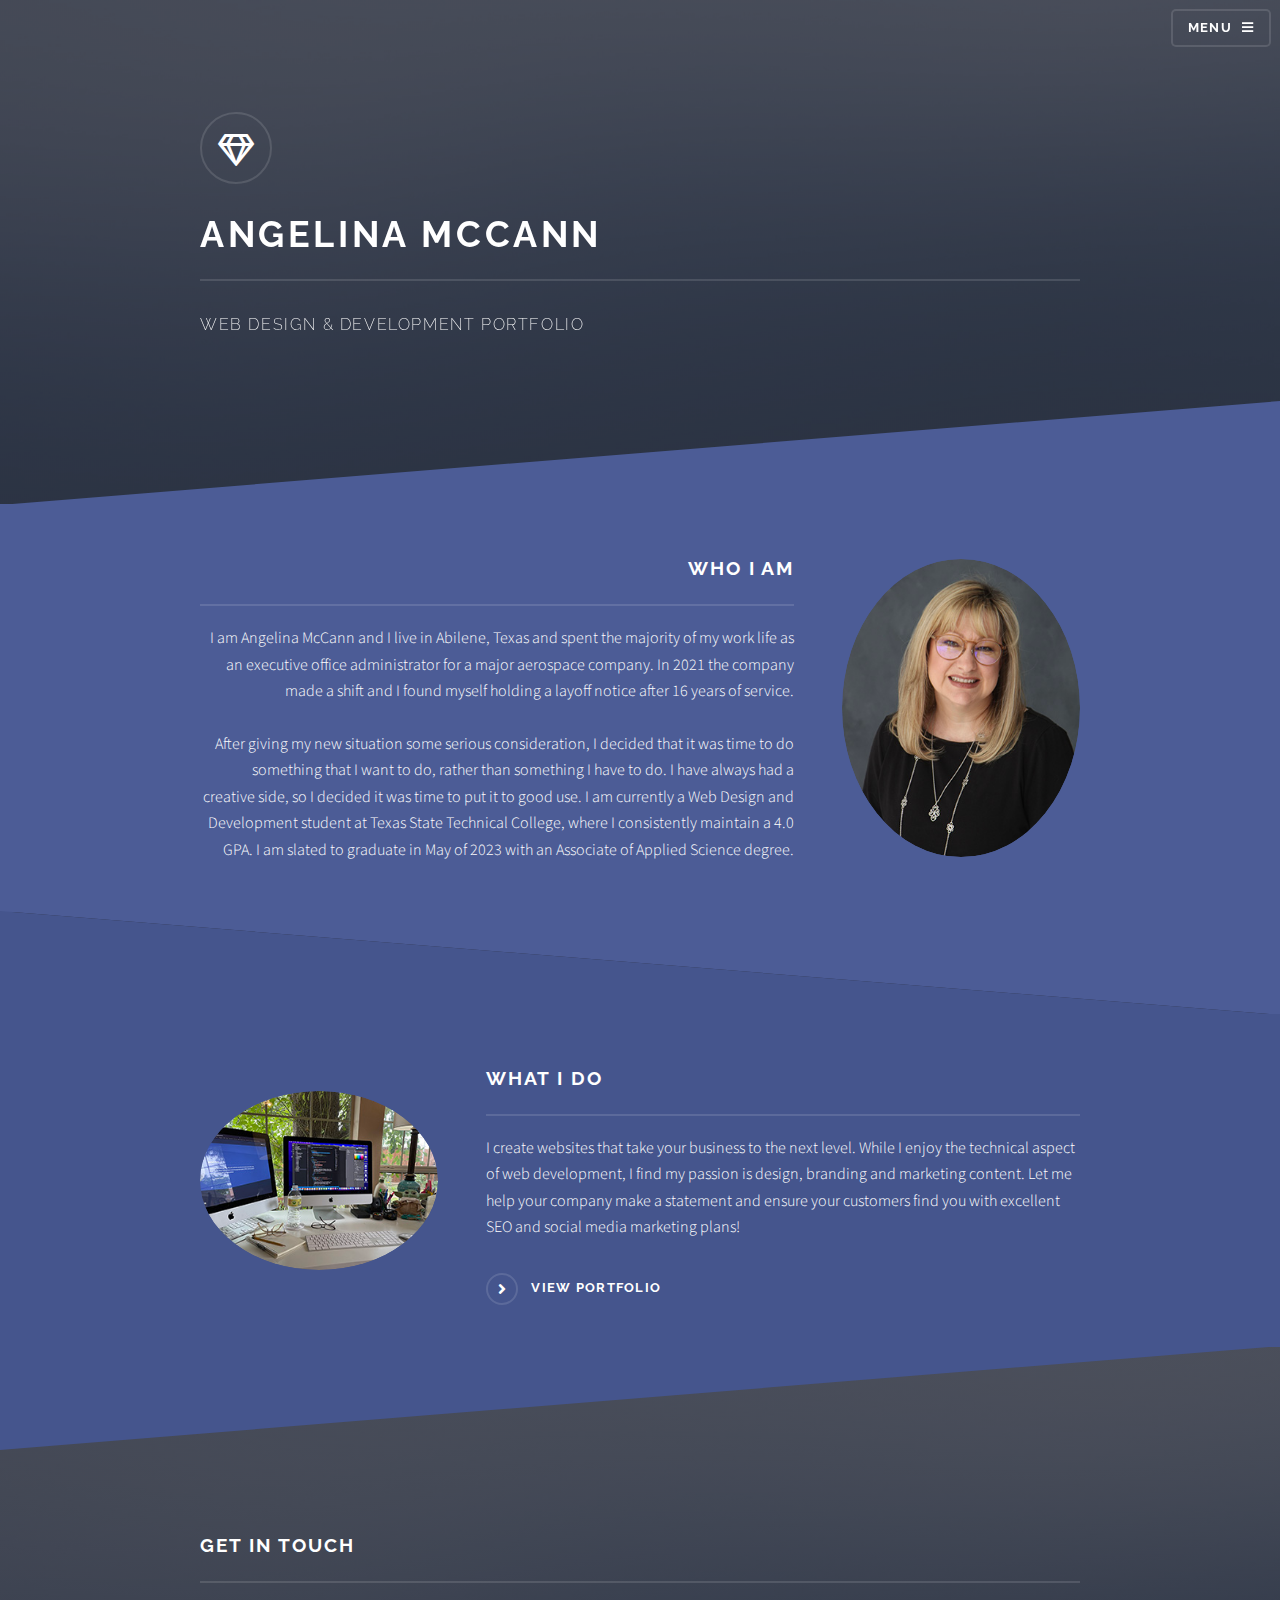
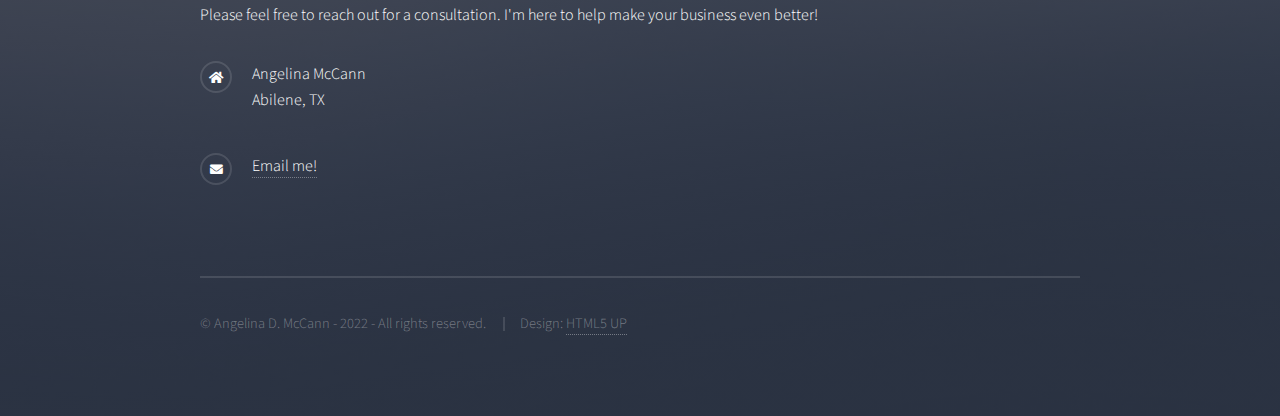
==== index.html @ 56d1847b "Added Portfolio files" ====
<!DOCTYPE html>

<!--
	Solid State by HTML5 UP
	html5up.net | @ajlkn
	Free for personal and commercial use under the CCA 3.0 license (html5up.net/license)
-->
<html lang="en">
  <head>
    <title>Angelina McCann Portfolio</title>
    <meta charset="utf-8" />
    <meta
      name="viewport"
      content="width=device-width, initial-scale=1, user-scalable=no"
    />
    <link rel="stylesheet" href="assets/css/main.css" />
    <noscript
      ><link rel="stylesheet" href="assets/css/noscript.css"
    /></noscript>
  </head>
  <body class="is-preload">
    <!-- Page Wrapper -->
    <div id="page-wrapper">
      <!-- Header -->
      <header id="header" class="alt">
        <h1><a href="index.html">My Portfolio</a></h1>
        <nav>
          <a href="#menu">Menu</a>
        </nav>
      </header>

      <!-- Menu -->
      <nav id="menu">
        <div class="inner">
          <h2>Menu</h2>
          <ul class="links">
            <li><a href="index.html">Home</a></li>
            <li><a href="portfolio.html">Portfolio</a></li>
            <!-- <li><a href="elements.html">Elements</a></li> -->
          </ul>
          <a href="#" class="close">Close</a>
        </div>
      </nav>

      <!-- Banner -->
      <section id="banner">
        <div class="inner">
          <div class="logo"><span class="icon fa-gem"></span></div>
          <h2>Angelina McCann</h2>
          <p>
            Web Design & Development Portfolio
            <!-- <a href="http://html5up.net">HTML5 UP</a> -->
          </p>
        </div>
      </section>

      <!-- Wrapper -->
      <section id="wrapper">
        <!-- One -->
        <section id="one" class="wrapper spotlight style1">
          <div class="inner">
            <a href="#" class="image"
              ><img
                src="images/AngeiHeadshot.jpg"
                alt="photo of Angelina McCann"
            /></a>
            <div class="content">
              <h2 class="major">Who I am</h2>
              <p>
                I am Angelina McCann and I live in Abilene, Texas and spent the
                majority of my work life as an executive office administrator
                for a major aerospace company. In 2021 the company made a shift
                and I found myself holding a layoff notice after 16 years of
                service. <br />
                <br />

                After giving my new situation some serious consideration, I
                decided that it was time to do something that I want to do,
                rather than something I have to do. I have always had a creative
                side, so I decided it was time to put it to good use. I am
                currently a Web Design and Development student at Texas State
                Technical College, where I consistently maintain a 4.0 GPA. I am
                slated to graduate in May of 2023 with an Associate of Applied
                Science degree.
              </p>
              <!-- <a href="#" class="special">Learn more</a> -->
            </div>
          </div>
        </section>

        <!-- Two -->
        <section id="two" class="wrapper alt spotlight style2">
          <div class="inner">
            <a href="#" class="image"
              ><img src="images/WhatIDo.jpg" alt=""
            /></a>
            <div class="content">
              <h2 class="major">What I Do</h2>
              <p>
                I create websites that take your business to the next level.
                While I enjoy the technical aspect of web development, I find my
                passion is design, branding and marketing content. Let me help
                your company make a statement and ensure your customers find you
                with excellent SEO and social media marketing plans!
              </p>

              <a href="portfolio.html" class="special">View Portfolio</a>
            </div>
          </div>
        </section>
      </section>

      <!-- Footer -->
      <section id="footer">
        <div class="inner">
          <h2 class="major">Get in touch</h2>
          <p>
            Please feel free to reach out for a consultation. I'm here to help
            make your business even better!
          </p>
          <!-- <form method="post" action="#">
            <div class="fields">
              <div class="field">
                <label for="name">Name</label>
                <input type="text" name="name" id="name" />
              </div>
              <div class="field">
                <label for="email">Email</label>
                <input type="email" name="email" id="email" />
              </div>
              <div class="field">
                <label for="message">Message</label>
                <textarea name="message" id="message" rows="4"></textarea>
              </div>
            </div>
            <ul class="actions">
              <li><input type="submit" value="Send Message" /></li>
            </ul>
          </form> -->

          <ul class="contact">
            <li class="icon solid fa-home">
              Angelina McCann <br />
              Abilene, TX
            </li>
            <!-- <li class="icon solid fa-phone">(281) 507-9894</li> -->
            <li class="icon solid fa-envelope">
              <a href="mailto:angei.mccann@gmail.com">Email me!</a>
            </li>
            <!-- <li class="icon brands fa-twitter">
              <a href="#">twitter.com/untitled-tld</a>
            </li>
            <li class="icon brands fa-facebook-f">
              <a href="#">facebook.com/untitled-tld</a>
            </li>
            <li class="icon brands fa-instagram">
              <a href="#">instagram.com/untitled-tld</a>
            </li> -->
          </ul>

          <ul class="copyright">
            <li>&copy; Angelina D. McCann - 2022 - All rights reserved.</li>
            <li>Design: <a href="http://html5up.net">HTML5 UP</a></li>
          </ul>
        </div>
      </section>
    </div>

    <!-- Scripts -->
    <script src="assets/js/jquery.min.js"></script>
    <script src="assets/js/jquery.scrollex.min.js"></script>
    <script src="assets/js/browser.min.js"></script>
    <script src="assets/js/breakpoints.min.js"></script>
    <script src="assets/js/util.js"></script>
    <script src="assets/js/main.js"></script>
  </body>
</html>
---- assets/css/main.css ----
@import url(fontawesome-all.min.css);
@import url("https://fonts.googleapis.com/css?family=Raleway:200,700|Source+Sans+Pro:300,600,300italic,600italic");

/*
	Solid State by HTML5 UP
	html5up.net | @ajlkn
	Free for personal and commercial use under the CCA 3.0 license (html5up.net/license)
*/

html, body, div, span, applet, object,
iframe, h1, h2, h3, h4, h5, h6, p, blockquote,
pre, a, abbr, acronym, address, big, cite,
code, del, dfn, em, img, ins, kbd, q, s, samp,
small, strike, strong, sub, sup, tt, var, b,
u, i, center, dl, dt, dd, ol, ul, li, fieldset,
form, label, legend, table, caption, tbody,
tfoot, thead, tr, th, td, article, aside,
canvas, details, embed, figure, figcaption,
footer, header, hgroup, menu, nav, output, ruby,
section, summary, time, mark, audio, video {
	margin: 0;
	padding: 0;
	border: 0;
	font-size: 100%;
	font: inherit;
	vertical-align: baseline;}

article, aside, details, figcaption, figure,
footer, header, hgroup, menu, nav, section {
	display: block;}

body {
	line-height: 1;
}

ol, ul {
	list-style: none;
}

blockquote, q {
	quotes: none;
}

	blockquote:before, blockquote:after, q:before, q:after {
		content: '';
		content: none;
	}

table {
	border-collapse: collapse;
	border-spacing: 0;
}

body {
	-webkit-text-size-adjust: none;
}

mark {
	background-color: transparent;
	color: inherit;
}

input::-moz-focus-inner {
	border: 0;
	padding: 0;
}

input, select, textarea {
	-moz-appearance: none;
	-webkit-appearance: none;
	-ms-appearance: none;
	appearance: none;
}

/* Basic */

	@-ms-viewport {
		width: device-width;
	}

	body {
		-ms-overflow-style: scrollbar;
	}

	@media screen and (max-width: 480px) {

		html, body {
			min-width: 320px;
		}

	}

	html {
		box-sizing: border-box;
	}

	*, *:before, *:after {
		box-sizing: inherit;
	}

	body {
		background-color: #2e3141;
		background-image: linear-gradient(to top, rgba(46, 49, 65, 0.8), rgba(46, 49, 65, 0.8)), url("../../images/bg.jpg");
		background-size: auto, cover;
		background-attachment: fixed, fixed;
		background-position: center, center;
	}

		body.is-preload *, body.is-preload *:before, body.is-preload *:after {
			-moz-animation: none !important;
			-webkit-animation: none !important;
			-ms-animation: none !important;
			animation: none !important;
			-moz-transition: none !important;
			-webkit-transition: none !important;
			-ms-transition: none !important;
			transition: none !important;
		}

/* Type */

	body, input, select, textarea {
		color: #ffffff;
		font-family: "Source Sans Pro", Helvetica, sans-serif;
		font-size: 16.5pt;
		font-weight: 300;
		line-height: 1.65;
	}

		@media screen and (max-width: 1680px) {

			body, input, select, textarea {
				font-size: 13pt;
			}

		}

		@media screen and (max-width: 1280px) {

			body, input, select, textarea {
				font-size: 12pt;
			}

		}

		@media screen and (max-width: 980px) {

			body, input, select, textarea {
				font-size: 12pt;
			}

		}

		@media screen and (max-width: 736px) {

			body, input, select, textarea {
				font-size: 12pt;
			}

		}

		@media screen and (max-width: 480px) {

			body, input, select, textarea {
				font-size: 12pt;
			}

		}

	a {
		-moz-transition: color 0.2s ease-in-out, border-bottom-color 0.2s ease-in-out;
		-webkit-transition: color 0.2s ease-in-out, border-bottom-color 0.2s ease-in-out;
		-ms-transition: color 0.2s ease-in-out, border-bottom-color 0.2s ease-in-out;
		transition: color 0.2s ease-in-out, border-bottom-color 0.2s ease-in-out;
		border-bottom: dotted 1px rgba(255, 255, 255, 0.35);
		color: #ffffff;
		text-decoration: none;
	}

		a:hover {
			border-bottom-color: transparent;
			color: #ffffff !important;
		}

		a.special:not(.button) {
			text-decoration: none;
			border-bottom: 0;
			display: block;
			font-family: Raleway, Helvetica, sans-serif;
			font-size: 0.8em;
			font-weight: 700;
			letter-spacing: 0.1em;
			margin: 0 0 2em 0;
			text-transform: uppercase;
		}

			a.special:not(.button):before {
				-moz-osx-font-smoothing: grayscale;
				-webkit-font-smoothing: antialiased;
				display: inline-block;
				font-style: normal;
				font-variant: normal;
				text-rendering: auto;
				line-height: 1;
				text-transform: none !important;
				font-family: 'Font Awesome 5 Free';
				font-weight: 900;
			}

			a.special:not(.button):before {
				-moz-transition: background-color 0.2s ease-in-out;
				-webkit-transition: background-color 0.2s ease-in-out;
				-ms-transition: background-color 0.2s ease-in-out;
				transition: background-color 0.2s ease-in-out;
				border-radius: 100%;
				border: solid 2px rgba(255, 255, 255, 0.125);
				content: '\f105';
				display: inline-block;
				font-size: 1.25em;
				height: 2em;
				line-height: 1.75em;
				margin-right: 0.85em;
				text-align: center;
				text-indent: 0.15em;
				vertical-align: middle;
				width: 2em;
			}

			a.special:not(.button):hover:before {
				background-color: rgba(255, 255, 255, 0.025);
			}

			a.special:not(.button):active:before {
				background-color: rgba(255, 255, 255, 0.075);
			}

	strong, b {
		color: #ffffff;
		font-weight: 600;
	}

	em, i {
		font-style: italic;
	}

	p {
		margin: 0 0 2em 0;
	}

	h1, h2, h3, h4, h5, h6 {
		color: #ffffff;
		font-family: Raleway, Helvetica, sans-serif;
		font-weight: 700;
		letter-spacing: 0.1em;
		margin: 0 0 1em 0;
		text-transform: uppercase;
	}

		h1 a, h2 a, h3 a, h4 a, h5 a, h6 a {
			color: inherit;
			text-decoration: none;
			border-bottom: 0;
		}

		h1 span, h2 span, h3 span, h4 span, h5 span, h6 span {
			font-weight: 200;
		}

		h1.major, h2.major, h3.major, h4.major, h5.major, h6.major {
			padding-bottom: 1em;
			border-bottom: solid 2px rgba(255, 255, 255, 0.125);
		}

	h2 {
		font-size: 1.2em;
	}

	h3 {
		font-size: 0.9em;
	}

	h4 {
		font-size: 0.7em;
	}

	h5 {
		font-size: 0.7em;
	}

	h6 {
		font-size: 0.7em;
	}

	@media screen and (max-width: 736px) {

		h2 {
			font-size: 1em;
		}

		h3 {
			font-size: 0.8em;
		}

	}

	sub {
		font-size: 0.8em;
		position: relative;
		top: 0.5em;
	}

	sup {
		font-size: 0.8em;
		position: relative;
		top: -0.5em;
	}

	blockquote {
		border-left: solid 4px rgba(255, 255, 255, 0.125);
		font-style: italic;
		margin: 0 0 2em 0;
		padding: 0.5em 0 0.5em 2em;
	}

	code {
		background: rgba(255, 255, 255, 0.025);
		border-radius: 5px;
		border: solid 2px rgba(255, 255, 255, 0.125);
		font-family: "Courier New", monospace;
		font-size: 0.9em;
		margin: 0 0.25em;
		padding: 0.25em 0.65em;
	}

	pre {
		-webkit-overflow-scrolling: touch;
		font-family: "Courier New", monospace;
		font-size: 0.9em;
		margin: 0 0 2em 0;
	}

		pre code {
			display: block;
			line-height: 1.75em;
			padding: 1em 1.5em;
			overflow-x: auto;
		}

	hr {
		border: 0;
		border-bottom: solid 2px rgba(255, 255, 255, 0.125);
		margin: 2.5em 0;
	}

		hr.major {
			margin: 4em 0;
		}

	.align-left {
		text-align: left;
	}

	.align-center {
		text-align: center;
	}

	.align-right {
		text-align: right;
	}

/* Row */

	.row {
		display: flex;
		flex-wrap: wrap;
		box-sizing: border-box;
		align-items: stretch;
	}

		.row > * {
			box-sizing: border-box;
		}

		.row.gtr-uniform > * > :last-child {
			margin-bottom: 0;
		}

		.row.aln-left {
			justify-content: flex-start;
		}

		.row.aln-center {
			justify-content: center;
		}

		.row.aln-right {
			justify-content: flex-end;
		}

		.row.aln-top {
			align-items: flex-start;
		}

		.row.aln-middle {
			align-items: center;
		}

		.row.aln-bottom {
			align-items: flex-end;
		}

		.row > .imp {
			order: -1;
		}

		.row > .col-1 {
			width: 8.33333%;
		}

		.row > .off-1 {
			margin-left: 8.33333%;
		}

		.row > .col-2 {
			width: 16.66667%;
		}

		.row > .off-2 {
			margin-left: 16.66667%;
		}

		.row > .col-3 {
			width: 25%;
		}

		.row > .off-3 {
			margin-left: 25%;
		}

		.row > .col-4 {
			width: 33.33333%;
		}

		.row > .off-4 {
			margin-left: 33.33333%;
		}

		.row > .col-5 {
			width: 41.66667%;
		}

		.row > .off-5 {
			margin-left: 41.66667%;
		}

		.row > .col-6 {
			width: 50%;
		}

		.row > .off-6 {
			margin-left: 50%;
		}

		.row > .col-7 {
			width: 58.33333%;
		}

		.row > .off-7 {
			margin-left: 58.33333%;
		}

		.row > .col-8 {
			width: 66.66667%;
		}

		.row > .off-8 {
			margin-left: 66.66667%;
		}

		.row > .col-9 {
			width: 75%;
		}

		.row > .off-9 {
			margin-left: 75%;
		}

		.row > .col-10 {
			width: 83.33333%;
		}

		.row > .off-10 {
			margin-left: 83.33333%;
		}

		.row > .col-11 {
			width: 91.66667%;
		}

		.row > .off-11 {
			margin-left: 91.66667%;
		}

		.row > .col-12 {
			width: 100%;
		}

		.row > .off-12 {
			margin-left: 100%;
		}

		.row.gtr-0 {
			margin-top: 0;
			margin-left: 0em;
		}

			.row.gtr-0 > * {
				padding: 0 0 0 0em;
			}

			.row.gtr-0.gtr-uniform {
				margin-top: 0em;
			}

				.row.gtr-0.gtr-uniform > * {
					padding-top: 0em;
				}

		.row.gtr-25 {
			margin-top: 0;
			margin-left: -0.4375em;
		}

			.row.gtr-25 > * {
				padding: 0 0 0 0.4375em;
			}

			.row.gtr-25.gtr-uniform {
				margin-top: -0.4375em;
			}

				.row.gtr-25.gtr-uniform > * {
					padding-top: 0.4375em;
				}

		.row.gtr-50 {
			margin-top: 0;
			margin-left: -0.875em;
		}

			.row.gtr-50 > * {
				padding: 0 0 0 0.875em;
			}

			.row.gtr-50.gtr-uniform {
				margin-top: -0.875em;
			}

				.row.gtr-50.gtr-uniform > * {
					padding-top: 0.875em;
				}

		.row {
			margin-top: 0;
			margin-left: -1.75em;
		}

			.row > * {
				padding: 0 0 0 1.75em;
			}

			.row.gtr-uniform {
				margin-top: -1.75em;
			}

				.row.gtr-uniform > * {
					padding-top: 1.75em;
				}

		.row.gtr-150 {
			margin-top: 0;
			margin-left: -2.625em;
		}

			.row.gtr-150 > * {
				padding: 0 0 0 2.625em;
			}

			.row.gtr-150.gtr-uniform {
				margin-top: -2.625em;
			}

				.row.gtr-150.gtr-uniform > * {
					padding-top: 2.625em;
				}

		.row.gtr-200 {
			margin-top: 0;
			margin-left: -3.5em;
		}

			.row.gtr-200 > * {
				padding: 0 0 0 3.5em;
			}

			.row.gtr-200.gtr-uniform {
				margin-top: -3.5em;
			}

				.row.gtr-200.gtr-uniform > * {
					padding-top: 3.5em;
				}

		@media screen and (max-width: 1680px) {

			.row {
				display: flex;
				flex-wrap: wrap;
				box-sizing: border-box;
				align-items: stretch;
			}

				.row > * {
					box-sizing: border-box;
				}

				.row.gtr-uniform > * > :last-child {
					margin-bottom: 0;
				}

				.row.aln-left {
					justify-content: flex-start;
				}

				.row.aln-center {
					justify-content: center;
				}

				.row.aln-right {
					justify-content: flex-end;
				}

				.row.aln-top {
					align-items: flex-start;
				}

				.row.aln-middle {
					align-items: center;
				}

				.row.aln-bottom {
					align-items: flex-end;
				}

				.row > .imp-xlarge {
					order: -1;
				}

				.row > .col-1-xlarge {
					width: 8.33333%;
				}

				.row > .off-1-xlarge {
					margin-left: 8.33333%;
				}

				.row > .col-2-xlarge {
					width: 16.66667%;
				}

				.row > .off-2-xlarge {
					margin-left: 16.66667%;
				}

				.row > .col-3-xlarge {
					width: 25%;
				}

				.row > .off-3-xlarge {
					margin-left: 25%;
				}

				.row > .col-4-xlarge {
					width: 33.33333%;
				}

				.row > .off-4-xlarge {
					margin-left: 33.33333%;
				}

				.row > .col-5-xlarge {
					width: 41.66667%;
				}

				.row > .off-5-xlarge {
					margin-left: 41.66667%;
				}

				.row > .col-6-xlarge {
					width: 50%;
				}

				.row > .off-6-xlarge {
					margin-left: 50%;
				}

				.row > .col-7-xlarge {
					width: 58.33333%;
				}

				.row > .off-7-xlarge {
					margin-left: 58.33333%;
				}

				.row > .col-8-xlarge {
					width: 66.66667%;
				}

				.row > .off-8-xlarge {
					margin-left: 66.66667%;
				}

				.row > .col-9-xlarge {
					width: 75%;
				}

				.row > .off-9-xlarge {
					margin-left: 75%;
				}

				.row > .col-10-xlarge {
					width: 83.33333%;
				}

				.row > .off-10-xlarge {
					margin-left: 83.33333%;
				}

				.row > .col-11-xlarge {
					width: 91.66667%;
				}

				.row > .off-11-xlarge {
					margin-left: 91.66667%;
				}

				.row > .col-12-xlarge {
					width: 100%;
				}

				.row > .off-12-xlarge {
					margin-left: 100%;
				}

				.row.gtr-0 {
					margin-top: 0;
					margin-left: 0em;
				}

					.row.gtr-0 > * {
						padding: 0 0 0 0em;
					}

					.row.gtr-0.gtr-uniform {
						margin-top: 0em;
					}

						.row.gtr-0.gtr-uniform > * {
							padding-top: 0em;
						}

				.row.gtr-25 {
					margin-top: 0;
					margin-left: -0.4375em;
				}

					.row.gtr-25 > * {
						padding: 0 0 0 0.4375em;
					}

					.row.gtr-25.gtr-uniform {
						margin-top: -0.4375em;
					}

						.row.gtr-25.gtr-uniform > * {
							padding-top: 0.4375em;
						}

				.row.gtr-50 {
					margin-top: 0;
					margin-left: -0.875em;
				}

					.row.gtr-50 > * {
						padding: 0 0 0 0.875em;
					}

					.row.gtr-50.gtr-uniform {
						margin-top: -0.875em;
					}

						.row.gtr-50.gtr-uniform > * {
							padding-top: 0.875em;
						}

				.row {
					margin-top: 0;
					margin-left: -1.75em;
				}

					.row > * {
						padding: 0 0 0 1.75em;
					}

					.row.gtr-uniform {
						margin-top: -1.75em;
					}

						.row.gtr-uniform > * {
							padding-top: 1.75em;
						}

				.row.gtr-150 {
					margin-top: 0;
					margin-left: -2.625em;
				}

					.row.gtr-150 > * {
						padding: 0 0 0 2.625em;
					}

					.row.gtr-150.gtr-uniform {
						margin-top: -2.625em;
					}

						.row.gtr-150.gtr-uniform > * {
							padding-top: 2.625em;
						}

				.row.gtr-200 {
					margin-top: 0;
					margin-left: -3.5em;
				}

					.row.gtr-200 > * {
						padding: 0 0 0 3.5em;
					}

					.row.gtr-200.gtr-uniform {
						margin-top: -3.5em;
					}

						.row.gtr-200.gtr-uniform > * {
							padding-top: 3.5em;
						}

		}

		@media screen and (max-width: 1280px) {

			.row {
				display: flex;
				flex-wrap: wrap;
				box-sizing: border-box;
				align-items: stretch;
			}

				.row > * {
					box-sizing: border-box;
				}

				.row.gtr-uniform > * > :last-child {
					margin-bottom: 0;
				}

				.row.aln-left {
					justify-content: flex-start;
				}

				.row.aln-center {
					justify-content: center;
				}

				.row.aln-right {
					justify-content: flex-end;
				}

				.row.aln-top {
					align-items: flex-start;
				}

				.row.aln-middle {
					align-items: center;
				}

				.row.aln-bottom {
					align-items: flex-end;
				}

				.row > .imp-large {
					order: -1;
				}

				.row > .col-1-large {
					width: 8.33333%;
				}

				.row > .off-1-large {
					margin-left: 8.33333%;
				}

				.row > .col-2-large {
					width: 16.66667%;
				}

				.row > .off-2-large {
					margin-left: 16.66667%;
				}

				.row > .col-3-large {
					width: 25%;
				}

				.row > .off-3-large {
					margin-left: 25%;
				}

				.row > .col-4-large {
					width: 33.33333%;
				}

				.row > .off-4-large {
					margin-left: 33.33333%;
				}

				.row > .col-5-large {
					width: 41.66667%;
				}

				.row > .off-5-large {
					margin-left: 41.66667%;
				}

				.row > .col-6-large {
					width: 50%;
				}

				.row > .off-6-large {
					margin-left: 50%;
				}

				.row > .col-7-large {
					width: 58.33333%;
				}

				.row > .off-7-large {
					margin-left: 58.33333%;
				}

				.row > .col-8-large {
					width: 66.66667%;
				}

				.row > .off-8-large {
					margin-left: 66.66667%;
				}

				.row > .col-9-large {
					width: 75%;
				}

				.row > .off-9-large {
					margin-left: 75%;
				}

				.row > .col-10-large {
					width: 83.33333%;
				}

				.row > .off-10-large {
					margin-left: 83.33333%;
				}

				.row > .col-11-large {
					width: 91.66667%;
				}

				.row > .off-11-large {
					margin-left: 91.66667%;
				}

				.row > .col-12-large {
					width: 100%;
				}

				.row > .off-12-large {
					margin-left: 100%;
				}

				.row.gtr-0 {
					margin-top: 0;
					margin-left: 0em;
				}

					.row.gtr-0 > * {
						padding: 0 0 0 0em;
					}

					.row.gtr-0.gtr-uniform {
						margin-top: 0em;
					}

						.row.gtr-0.gtr-uniform > * {
							padding-top: 0em;
						}

				.row.gtr-25 {
					margin-top: 0;
					margin-left: -0.4375em;
				}

					.row.gtr-25 > * {
						padding: 0 0 0 0.4375em;
					}

					.row.gtr-25.gtr-uniform {
						margin-top: -0.4375em;
					}

						.row.gtr-25.gtr-uniform > * {
							padding-top: 0.4375em;
						}

				.row.gtr-50 {
					margin-top: 0;
					margin-left: -0.875em;
				}

					.row.gtr-50 > * {
						padding: 0 0 0 0.875em;
					}

					.row.gtr-50.gtr-uniform {
						margin-top: -0.875em;
					}

						.row.gtr-50.gtr-uniform > * {
							padding-top: 0.875em;
						}

				.row {
					margin-top: 0;
					margin-left: -1.75em;
				}

					.row > * {
						padding: 0 0 0 1.75em;
					}

					.row.gtr-uniform {
						margin-top: -1.75em;
					}

						.row.gtr-uniform > * {
							padding-top: 1.75em;
						}

				.row.gtr-150 {
					margin-top: 0;
					margin-left: -2.625em;
				}

					.row.gtr-150 > * {
						padding: 0 0 0 2.625em;
					}

					.row.gtr-150.gtr-uniform {
						margin-top: -2.625em;
					}

						.row.gtr-150.gtr-uniform > * {
							padding-top: 2.625em;
						}

				.row.gtr-200 {
					margin-top: 0;
					margin-left: -3.5em;
				}

					.row.gtr-200 > * {
						padding: 0 0 0 3.5em;
					}

					.row.gtr-200.gtr-uniform {
						margin-top: -3.5em;
					}

						.row.gtr-200.gtr-uniform > * {
							padding-top: 3.5em;
						}

		}

		@media screen and (max-width: 980px) {

			.row {
				display: flex;
				flex-wrap: wrap;
				box-sizing: border-box;
				align-items: stretch;
			}

				.row > * {
					box-sizing: border-box;
				}

				.row.gtr-uniform > * > :last-child {
					margin-bottom: 0;
				}

				.row.aln-left {
					justify-content: flex-start;
				}

				.row.aln-center {
					justify-content: center;
				}

				.row.aln-right {
					justify-content: flex-end;
				}

				.row.aln-top {
					align-items: flex-start;
				}

				.row.aln-middle {
					align-items: center;
				}

				.row.aln-bottom {
					align-items: flex-end;
				}

				.row > .imp-medium {
					order: -1;
				}

				.row > .col-1-medium {
					width: 8.33333%;
				}

				.row > .off-1-medium {
					margin-left: 8.33333%;
				}

				.row > .col-2-medium {
					width: 16.66667%;
				}

				.row > .off-2-medium {
					margin-left: 16.66667%;
				}

				.row > .col-3-medium {
					width: 25%;
				}

				.row > .off-3-medium {
					margin-left: 25%;
				}

				.row > .col-4-medium {
					width: 33.33333%;
				}

				.row > .off-4-medium {
					margin-left: 33.33333%;
				}

				.row > .col-5-medium {
					width: 41.66667%;
				}

				.row > .off-5-medium {
					margin-left: 41.66667%;
				}

				.row > .col-6-medium {
					width: 50%;
				}

				.row > .off-6-medium {
					margin-left: 50%;
				}

				.row > .col-7-medium {
					width: 58.33333%;
				}

				.row > .off-7-medium {
					margin-left: 58.33333%;
				}

				.row > .col-8-medium {
					width: 66.66667%;
				}

				.row > .off-8-medium {
					margin-left: 66.66667%;
				}

				.row > .col-9-medium {
					width: 75%;
				}

				.row > .off-9-medium {
					margin-left: 75%;
				}

				.row > .col-10-medium {
					width: 83.33333%;
				}

				.row > .off-10-medium {
					margin-left: 83.33333%;
				}

				.row > .col-11-medium {
					width: 91.66667%;
				}

				.row > .off-11-medium {
					margin-left: 91.66667%;
				}

				.row > .col-12-medium {
					width: 100%;
				}

				.row > .off-12-medium {
					margin-left: 100%;
				}

				.row.gtr-0 {
					margin-top: 0;
					margin-left: 0em;
				}

					.row.gtr-0 > * {
						padding: 0 0 0 0em;
					}

					.row.gtr-0.gtr-uniform {
						margin-top: 0em;
					}

						.row.gtr-0.gtr-uniform > * {
							padding-top: 0em;
						}

				.row.gtr-25 {
					margin-top: 0;
					margin-left: -0.4375em;
				}

					.row.gtr-25 > * {
						padding: 0 0 0 0.4375em;
					}

					.row.gtr-25.gtr-uniform {
						margin-top: -0.4375em;
					}

						.row.gtr-25.gtr-uniform > * {
							padding-top: 0.4375em;
						}

				.row.gtr-50 {
					margin-top: 0;
					margin-left: -0.875em;
				}

					.row.gtr-50 > * {
						padding: 0 0 0 0.875em;
					}

					.row.gtr-50.gtr-uniform {
						margin-top: -0.875em;
					}

						.row.gtr-50.gtr-uniform > * {
							padding-top: 0.875em;
						}

				.row {
					margin-top: 0;
					margin-left: -1.75em;
				}

					.row > * {
						padding: 0 0 0 1.75em;
					}

					.row.gtr-uniform {
						margin-top: -1.75em;
					}

						.row.gtr-uniform > * {
							padding-top: 1.75em;
						}

				.row.gtr-150 {
					margin-top: 0;
					margin-left: -2.625em;
				}

					.row.gtr-150 > * {
						padding: 0 0 0 2.625em;
					}

					.row.gtr-150.gtr-uniform {
						margin-top: -2.625em;
					}

						.row.gtr-150.gtr-uniform > * {
							padding-top: 2.625em;
						}

				.row.gtr-200 {
					margin-top: 0;
					margin-left: -3.5em;
				}

					.row.gtr-200 > * {
						padding: 0 0 0 3.5em;
					}

					.row.gtr-200.gtr-uniform {
						margin-top: -3.5em;
					}

						.row.gtr-200.gtr-uniform > * {
							padding-top: 3.5em;
						}

		}

		@media screen and (max-width: 736px) {

			.row {
				display: flex;
				flex-wrap: wrap;
				box-sizing: border-box;
				align-items: stretch;
			}

				.row > * {
					box-sizing: border-box;
				}

				.row.gtr-uniform > * > :last-child {
					margin-bottom: 0;
				}

				.row.aln-left {
					justify-content: flex-start;
				}

				.row.aln-center {
					justify-content: center;
				}

				.row.aln-right {
					justify-content: flex-end;
				}

				.row.aln-top {
					align-items: flex-start;
				}

				.row.aln-middle {
					align-items: center;
				}

				.row.aln-bottom {
					align-items: flex-end;
				}

				.row > .imp-small {
					order: -1;
				}

				.row > .col-1-small {
					width: 8.33333%;
				}

				.row > .off-1-small {
					margin-left: 8.33333%;
				}

				.row > .col-2-small {
					width: 16.66667%;
				}

				.row > .off-2-small {
					margin-left: 16.66667%;
				}

				.row > .col-3-small {
					width: 25%;
				}

				.row > .off-3-small {
					margin-left: 25%;
				}

				.row > .col-4-small {
					width: 33.33333%;
				}

				.row > .off-4-small {
					margin-left: 33.33333%;
				}

				.row > .col-5-small {
					width: 41.66667%;
				}

				.row > .off-5-small {
					margin-left: 41.66667%;
				}

				.row > .col-6-small {
					width: 50%;
				}

				.row > .off-6-small {
					margin-left: 50%;
				}

				.row > .col-7-small {
					width: 58.33333%;
				}

				.row > .off-7-small {
					margin-left: 58.33333%;
				}

				.row > .col-8-small {
					width: 66.66667%;
				}

				.row > .off-8-small {
					margin-left: 66.66667%;
				}

				.row > .col-9-small {
					width: 75%;
				}

				.row > .off-9-small {
					margin-left: 75%;
				}

				.row > .col-10-small {
					width: 83.33333%;
				}

				.row > .off-10-small {
					margin-left: 83.33333%;
				}

				.row > .col-11-small {
					width: 91.66667%;
				}

				.row > .off-11-small {
					margin-left: 91.66667%;
				}

				.row > .col-12-small {
					width: 100%;
				}

				.row > .off-12-small {
					margin-left: 100%;
				}

				.row.gtr-0 {
					margin-top: 0;
					margin-left: 0em;
				}

					.row.gtr-0 > * {
						padding: 0 0 0 0em;
					}

					.row.gtr-0.gtr-uniform {
						margin-top: 0em;
					}

						.row.gtr-0.gtr-uniform > * {
							padding-top: 0em;
						}

				.row.gtr-25 {
					margin-top: 0;
					margin-left: -0.3125em;
				}

					.row.gtr-25 > * {
						padding: 0 0 0 0.3125em;
					}

					.row.gtr-25.gtr-uniform {
						margin-top: -0.3125em;
					}

						.row.gtr-25.gtr-uniform > * {
							padding-top: 0.3125em;
						}

				.row.gtr-50 {
					margin-top: 0;
					margin-left: -0.625em;
				}

					.row.gtr-50 > * {
						padding: 0 0 0 0.625em;
					}

					.row.gtr-50.gtr-uniform {
						margin-top: -0.625em;
					}

						.row.gtr-50.gtr-uniform > * {
							padding-top: 0.625em;
						}

				.row {
					margin-top: 0;
					margin-left: -1.25em;
				}

					.row > * {
						padding: 0 0 0 1.25em;
					}

					.row.gtr-uniform {
						margin-top: -1.25em;
					}

						.row.gtr-uniform > * {
							padding-top: 1.25em;
						}

				.row.gtr-150 {
					margin-top: 0;
					margin-left: -1.875em;
				}

					.row.gtr-150 > * {
						padding: 0 0 0 1.875em;
					}

					.row.gtr-150.gtr-uniform {
						margin-top: -1.875em;
					}

						.row.gtr-150.gtr-uniform > * {
							padding-top: 1.875em;
						}

				.row.gtr-200 {
					margin-top: 0;
					margin-left: -2.5em;
				}

					.row.gtr-200 > * {
						padding: 0 0 0 2.5em;
					}

					.row.gtr-200.gtr-uniform {
						margin-top: -2.5em;
					}

						.row.gtr-200.gtr-uniform > * {
							padding-top: 2.5em;
						}

		}

		@media screen and (max-width: 480px) {

			.row {
				display: flex;
				flex-wrap: wrap;
				box-sizing: border-box;
				align-items: stretch;
			}

				.row > * {
					box-sizing: border-box;
				}

				.row.gtr-uniform > * > :last-child {
					margin-bottom: 0;
				}

				.row.aln-left {
					justify-content: flex-start;
				}

				.row.aln-center {
					justify-content: center;
				}

				.row.aln-right {
					justify-content: flex-end;
				}

				.row.aln-top {
					align-items: flex-start;
				}

				.row.aln-middle {
					align-items: center;
				}

				.row.aln-bottom {
					align-items: flex-end;
				}

				.row > .imp-xsmall {
					order: -1;
				}

				.row > .col-1-xsmall {
					width: 8.33333%;
				}

				.row > .off-1-xsmall {
					margin-left: 8.33333%;
				}

				.row > .col-2-xsmall {
					width: 16.66667%;
				}

				.row > .off-2-xsmall {
					margin-left: 16.66667%;
				}

				.row > .col-3-xsmall {
					width: 25%;
				}

				.row > .off-3-xsmall {
					margin-left: 25%;
				}

				.row > .col-4-xsmall {
					width: 33.33333%;
				}

				.row > .off-4-xsmall {
					margin-left: 33.33333%;
				}

				.row > .col-5-xsmall {
					width: 41.66667%;
				}

				.row > .off-5-xsmall {
					margin-left: 41.66667%;
				}

				.row > .col-6-xsmall {
					width: 50%;
				}

				.row > .off-6-xsmall {
					margin-left: 50%;
				}

				.row > .col-7-xsmall {
					width: 58.33333%;
				}

				.row > .off-7-xsmall {
					margin-left: 58.33333%;
				}

				.row > .col-8-xsmall {
					width: 66.66667%;
				}

				.row > .off-8-xsmall {
					margin-left: 66.66667%;
				}

				.row > .col-9-xsmall {
					width: 75%;
				}

				.row > .off-9-xsmall {
					margin-left: 75%;
				}

				.row > .col-10-xsmall {
					width: 83.33333%;
				}

				.row > .off-10-xsmall {
					margin-left: 83.33333%;
				}

				.row > .col-11-xsmall {
					width: 91.66667%;
				}

				.row > .off-11-xsmall {
					margin-left: 91.66667%;
				}

				.row > .col-12-xsmall {
					width: 100%;
				}

				.row > .off-12-xsmall {
					margin-left: 100%;
				}

				.row.gtr-0 {
					margin-top: 0;
					margin-left: 0em;
				}

					.row.gtr-0 > * {
						padding: 0 0 0 0em;
					}

					.row.gtr-0.gtr-uniform {
						margin-top: 0em;
					}

						.row.gtr-0.gtr-uniform > * {
							padding-top: 0em;
						}

				.row.gtr-25 {
					margin-top: 0;
					margin-left: -0.3125em;
				}

					.row.gtr-25 > * {
						padding: 0 0 0 0.3125em;
					}

					.row.gtr-25.gtr-uniform {
						margin-top: -0.3125em;
					}

						.row.gtr-25.gtr-uniform > * {
							padding-top: 0.3125em;
						}

				.row.gtr-50 {
					margin-top: 0;
					margin-left: -0.625em;
				}

					.row.gtr-50 > * {
						padding: 0 0 0 0.625em;
					}

					.row.gtr-50.gtr-uniform {
						margin-top: -0.625em;
					}

						.row.gtr-50.gtr-uniform > * {
							padding-top: 0.625em;
						}

				.row {
					margin-top: 0;
					margin-left: -1.25em;
				}

					.row > * {
						padding: 0 0 0 1.25em;
					}

					.row.gtr-uniform {
						margin-top: -1.25em;
					}

						.row.gtr-uniform > * {
							padding-top: 1.25em;
						}

				.row.gtr-150 {
					margin-top: 0;
					margin-left: -1.875em;
				}

					.row.gtr-150 > * {
						padding: 0 0 0 1.875em;
					}

					.row.gtr-150.gtr-uniform {
						margin-top: -1.875em;
					}

						.row.gtr-150.gtr-uniform > * {
							padding-top: 1.875em;
						}

				.row.gtr-200 {
					margin-top: 0;
					margin-left: -2.5em;
				}

					.row.gtr-200 > * {
						padding: 0 0 0 2.5em;
					}

					.row.gtr-200.gtr-uniform {
						margin-top: -2.5em;
					}

						.row.gtr-200.gtr-uniform > * {
							padding-top: 2.5em;
						}

		}

		@media screen and (max-width: 360px) {

			.row {
				display: flex;
				flex-wrap: wrap;
				box-sizing: border-box;
				align-items: stretch;
			}

				.row > * {
					box-sizing: border-box;
				}

				.row.gtr-uniform > * > :last-child {
					margin-bottom: 0;
				}

				.row.aln-left {
					justify-content: flex-start;
				}

				.row.aln-center {
					justify-content: center;
				}

				.row.aln-right {
					justify-content: flex-end;
				}

				.row.aln-top {
					align-items: flex-start;
				}

				.row.aln-middle {
					align-items: center;
				}

				.row.aln-bottom {
					align-items: flex-end;
				}

				.row > .imp-xxsmall {
					order: -1;
				}

				.row > .col-1-xxsmall {
					width: 8.33333%;
				}

				.row > .off-1-xxsmall {
					margin-left: 8.33333%;
				}

				.row > .col-2-xxsmall {
					width: 16.66667%;
				}

				.row > .off-2-xxsmall {
					margin-left: 16.66667%;
				}

				.row > .col-3-xxsmall {
					width: 25%;
				}

				.row > .off-3-xxsmall {
					margin-left: 25%;
				}

				.row > .col-4-xxsmall {
					width: 33.33333%;
				}

				.row > .off-4-xxsmall {
					margin-left: 33.33333%;
				}

				.row > .col-5-xxsmall {
					width: 41.66667%;
				}

				.row > .off-5-xxsmall {
					margin-left: 41.66667%;
				}

				.row > .col-6-xxsmall {
					width: 50%;
				}

				.row > .off-6-xxsmall {
					margin-left: 50%;
				}

				.row > .col-7-xxsmall {
					width: 58.33333%;
				}

				.row > .off-7-xxsmall {
					margin-left: 58.33333%;
				}

				.row > .col-8-xxsmall {
					width: 66.66667%;
				}

				.row > .off-8-xxsmall {
					margin-left: 66.66667%;
				}

				.row > .col-9-xxsmall {
					width: 75%;
				}

				.row > .off-9-xxsmall {
					margin-left: 75%;
				}

				.row > .col-10-xxsmall {
					width: 83.33333%;
				}

				.row > .off-10-xxsmall {
					margin-left: 83.33333%;
				}

				.row > .col-11-xxsmall {
					width: 91.66667%;
				}

				.row > .off-11-xxsmall {
					margin-left: 91.66667%;
				}

				.row > .col-12-xxsmall {
					width: 100%;
				}

				.row > .off-12-xxsmall {
					margin-left: 100%;
				}

				.row.gtr-0 {
					margin-top: 0;
					margin-left: 0em;
				}

					.row.gtr-0 > * {
						padding: 0 0 0 0em;
					}

					.row.gtr-0.gtr-uniform {
						margin-top: 0em;
					}

						.row.gtr-0.gtr-uniform > * {
							padding-top: 0em;
						}

				.row.gtr-25 {
					margin-top: 0;
					margin-left: -0.3125em;
				}

					.row.gtr-25 > * {
						padding: 0 0 0 0.3125em;
					}

					.row.gtr-25.gtr-uniform {
						margin-top: -0.3125em;
					}

						.row.gtr-25.gtr-uniform > * {
							padding-top: 0.3125em;
						}

				.row.gtr-50 {
					margin-top: 0;
					margin-left: -0.625em;
				}

					.row.gtr-50 > * {
						padding: 0 0 0 0.625em;
					}

					.row.gtr-50.gtr-uniform {
						margin-top: -0.625em;
					}

						.row.gtr-50.gtr-uniform > * {
							padding-top: 0.625em;
						}

				.row {
					margin-top: 0;
					margin-left: -1.25em;
				}

					.row > * {
						padding: 0 0 0 1.25em;
					}

					.row.gtr-uniform {
						margin-top: -1.25em;
					}

						.row.gtr-uniform > * {
							padding-top: 1.25em;
						}

				.row.gtr-150 {
					margin-top: 0;
					margin-left: -1.875em;
				}

					.row.gtr-150 > * {
						padding: 0 0 0 1.875em;
					}

					.row.gtr-150.gtr-uniform {
						margin-top: -1.875em;
					}

						.row.gtr-150.gtr-uniform > * {
							padding-top: 1.875em;
						}

				.row.gtr-200 {
					margin-top: 0;
					margin-left: -2.5em;
				}

					.row.gtr-200 > * {
						padding: 0 0 0 2.5em;
					}

					.row.gtr-200.gtr-uniform {
						margin-top: -2.5em;
					}

						.row.gtr-200.gtr-uniform > * {
							padding-top: 2.5em;
						}

		}

/* Section/Article */

	section.special, article.special {
		text-align: center;
	}

/* Form */

	form {
		margin: 0 0 2em 0;
	}

		form > :last-child {
			margin-bottom: 0;
		}

		form > .fields {
			display: -moz-flex;
			display: -webkit-flex;
			display: -ms-flex;
			display: flex;
			-moz-flex-wrap: wrap;
			-webkit-flex-wrap: wrap;
			-ms-flex-wrap: wrap;
			flex-wrap: wrap;
			width: calc(100% + 3em);
			margin: -1.5em 0 2em -1.5em;
		}

			form > .fields > .field {
				-moz-flex-grow: 0;
				-webkit-flex-grow: 0;
				-ms-flex-grow: 0;
				flex-grow: 0;
				-moz-flex-shrink: 0;
				-webkit-flex-shrink: 0;
				-ms-flex-shrink: 0;
				flex-shrink: 0;
				padding: 1.5em 0 0 1.5em;
				width: calc(100% - 1.5em);
			}

				form > .fields > .field.half {
					width: calc(50% - 0.75em);
				}

				form > .fields > .field.third {
					width: calc(100%/3 - 0.5em);
				}

				form > .fields > .field.quarter {
					width: calc(25% - 0.375em);
				}

		@media screen and (max-width: 480px) {

			form > .fields {
				width: calc(100% + 3em);
				margin: -1.5em 0 2em -1.5em;
			}

				form > .fields > .field {
					padding: 1.5em 0 0 1.5em;
					width: calc(100% - 1.5em);
				}

					form > .fields > .field.half {
						width: calc(100% - 1.5em);
					}

					form > .fields > .field.third {
						width: calc(100% - 1.5em);
					}

					form > .fields > .field.quarter {
						width: calc(100% - 1.5em);
					}

		}

	label {
		color: #ffffff;
		display: block;
		font-family: Raleway, Helvetica, sans-serif;
		font-size: 0.8em;
		font-weight: 700;
		letter-spacing: 0.1em;
		margin: 0 0 0.7em 0;
		text-transform: uppercase;
	}

	input[type="text"],
	input[type="password"],
	input[type="email"],
	input[type="tel"],
	select,
	textarea {
		-moz-appearance: none;
		-webkit-appearance: none;
		-ms-appearance: none;
		appearance: none;
		background: rgba(255, 255, 255, 0.025);
		border-radius: 5px;
		border: none;
		border: solid 2px rgba(255, 255, 255, 0.125);
		color: inherit;
		display: block;
		outline: 0;
		padding: 0 1em;
		text-decoration: none;
		width: 100%;
	}

		input[type="text"]:invalid,
		input[type="password"]:invalid,
		input[type="email"]:invalid,
		input[type="tel"]:invalid,
		select:invalid,
		textarea:invalid {
			box-shadow: none;
		}

		input[type="text"]:focus,
		input[type="password"]:focus,
		input[type="email"]:focus,
		input[type="tel"]:focus,
		select:focus,
		textarea:focus {
			border-color: #5b6ba6;
		}

	select {
		background-image: url("data:image/svg+xml;charset=utf8,%3Csvg xmlns='http://www.w3.org/2000/svg' width='40' height='40' preserveAspectRatio='none' viewBox='0 0 40 40'%3E%3Cpath d='M9.4,12.3l10.4,10.4l10.4-10.4c0.2-0.2,0.5-0.4,0.9-0.4c0.3,0,0.6,0.1,0.9,0.4l3.3,3.3c0.2,0.2,0.4,0.5,0.4,0.9 c0,0.4-0.1,0.6-0.4,0.9L20.7,31.9c-0.2,0.2-0.5,0.4-0.9,0.4c-0.3,0-0.6-0.1-0.9-0.4L4.3,17.3c-0.2-0.2-0.4-0.5-0.4-0.9 c0-0.4,0.1-0.6,0.4-0.9l3.3-3.3c0.2-0.2,0.5-0.4,0.9-0.4S9.1,12.1,9.4,12.3z' fill='rgba(255, 255, 255, 0.125)' /%3E%3C/svg%3E");
		background-size: 1.25rem;
		background-repeat: no-repeat;
		background-position: calc(100% - 1rem) center;
		height: 2.75em;
		padding-right: 2.75em;
		text-overflow: ellipsis;
	}

		select option {
			color: #ffffff;
			background: #2e3141;
		}

		select:focus::-ms-value {
			background-color: transparent;
		}

		select::-ms-expand {
			display: none;
		}

	input[type="text"],
	input[type="password"],
	input[type="email"],
	select {
		height: 2.75em;
	}

	textarea {
		padding: 0.75em 1em;
	}

	input[type="checkbox"],
	input[type="radio"] {
		-moz-appearance: none;
		-webkit-appearance: none;
		-ms-appearance: none;
		appearance: none;
		display: block;
		float: left;
		margin-right: -2em;
		opacity: 0;
		width: 1em;
		z-index: -1;
	}

		input[type="checkbox"] + label,
		input[type="radio"] + label {
			text-decoration: none;
			color: #ffffff;
			cursor: pointer;
			display: inline-block;
			font-size: 1em;
			font-family: "Source Sans Pro", Helvetica, sans-serif;
			text-transform: none;
			letter-spacing: 0;
			font-weight: 300;
			padding-left: 2.4em;
			padding-right: 0.75em;
			position: relative;
		}

			input[type="checkbox"] + label:before,
			input[type="radio"] + label:before {
				-moz-osx-font-smoothing: grayscale;
				-webkit-font-smoothing: antialiased;
				display: inline-block;
				font-style: normal;
				font-variant: normal;
				text-rendering: auto;
				line-height: 1;
				text-transform: none !important;
				font-family: 'Font Awesome 5 Free';
				font-weight: 900;
			}

			input[type="checkbox"] + label:before,
			input[type="radio"] + label:before {
				background: rgba(255, 255, 255, 0.025);
				border-radius: 5px;
				border: solid 2px rgba(255, 255, 255, 0.125);
				content: '';
				display: inline-block;
				font-size: 0.8em;
				height: 2.0625em;
				left: 0;
				line-height: 2.0625em;
				position: absolute;
				text-align: center;
				top: 0;
				width: 2.0625em;
			}

		input[type="checkbox"]:checked + label:before,
		input[type="radio"]:checked + label:before {
			background: #ffffff;
			border-color: #ffffff;
			content: '\f00c';
			color: #2e3141;
		}

		input[type="checkbox"]:focus + label:before,
		input[type="radio"]:focus + label:before {
			border-color: #4c5c96;
		}

	input[type="checkbox"] + label:before {
		border-radius: 5px;
	}

	input[type="radio"] + label:before {
		border-radius: 100%;
	}

	::-webkit-input-placeholder {
		color: rgba(255, 255, 255, 0.35) !important;
		opacity: 1.0;
	}

	:-moz-placeholder {
		color: rgba(255, 255, 255, 0.35) !important;
		opacity: 1.0;
	}

	::-moz-placeholder {
		color: rgba(255, 255, 255, 0.35) !important;
		opacity: 1.0;
	}

	:-ms-input-placeholder {
		color: rgba(255, 255, 255, 0.35) !important;
		opacity: 1.0;
	}

/* Box */

	.box {
		border-radius: 5px;
		border: solid 2px rgba(255, 255, 255, 0.125);
		margin-bottom: 2em;
		padding: 1.5em;
	}

		.box > :last-child,
		.box > :last-child > :last-child,
		.box > :last-child > :last-child > :last-child {
			margin-bottom: 0;
		}

		.box.alt {
			border: 0;
			border-radius: 0;
			padding: 0;
		}

/* Icon */

	.icon {
		text-decoration: none;
		border-bottom: none;
		position: relative;
	}

		.icon:before {
			-moz-osx-font-smoothing: grayscale;
			-webkit-font-smoothing: antialiased;
			display: inline-block;
			font-style: normal;
			font-variant: normal;
			text-rendering: auto;
			line-height: 1;
			text-transform: none !important;
			font-family: 'Font Awesome 5 Free';
			font-weight: 400;
		}

		.icon > .label {
			display: none;
		}

		.icon:before {
			line-height: inherit;
		}

		.icon.solid:before {
			font-weight: 900;
		}

		.icon.brands:before {
			font-family: 'Font Awesome 5 Brands';
		}

/* Image */

	.image {
		border-radius: 5px;
		border: 0;
		display: inline-block;
		position: relative;
	}

		.image img {
			border-radius: 5px;
			display: block;
		}

		.image.left, .image.right {
			max-width: 40%;
		}

			.image.left img, .image.right img {
				width: 100%;
			}

		.image.left {
			float: left;
			padding: 0 1.5em 1em 0;
			top: 0.25em;
		}

		.image.right {
			float: right;
			padding: 0 0 1em 1.5em;
			top: 0.25em;
		}

		.image.fit {
			display: block;
			margin: 0 0 2em 0;
			width: 100%;
		}

			.image.fit img {
				width: 100%;
			}

		.image.main {
			display: block;
			margin: 0 0 3em 0;
			width: 100%;
		}

			.image.main img {
				width: 100%;
			}

/* List */

	ol {
		list-style: decimal;
		margin: 0 0 2em 0;
		padding-left: 1.25em;
	}

		ol li {
			padding-left: 0.25em;
		}

	ul {
		list-style: disc;
		margin: 0 0 2em 0;
		padding-left: 1em;
	}

		ul li {
			padding-left: 0.5em;
		}

		ul.alt {
			list-style: none;
			padding-left: 0;
		}

			ul.alt li {
				border-top: solid 1px rgba(255, 255, 255, 0.125);
				padding: 0.5em 0;
			}

				ul.alt li:first-child {
					border-top: 0;
					padding-top: 0;
				}

	dl {
		margin: 0 0 2em 0;
	}

		dl dt {
			display: block;
			font-weight: 600;
			margin: 0 0 1em 0;
		}

		dl dd {
			margin-left: 2em;
		}

/* Actions */

	ul.actions {
		display: -moz-flex;
		display: -webkit-flex;
		display: -ms-flex;
		display: flex;
		cursor: default;
		list-style: none;
		margin-left: -1em;
		padding-left: 0;
	}

		ul.actions li {
			padding: 0 0 0 1em;
			vertical-align: middle;
		}

		ul.actions.special {
			-moz-justify-content: center;
			-webkit-justify-content: center;
			-ms-justify-content: center;
			justify-content: center;
			width: 100%;
			margin-left: 0;
		}

			ul.actions.special li:first-child {
				padding-left: 0;
			}

		ul.actions.stacked {
			-moz-flex-direction: column;
			-webkit-flex-direction: column;
			-ms-flex-direction: column;
			flex-direction: column;
			margin-left: 0;
		}

			ul.actions.stacked li {
				padding: 1.3em 0 0 0;
			}

				ul.actions.stacked li:first-child {
					padding-top: 0;
				}

		ul.actions.fit {
			width: calc(100% + 1em);
		}

			ul.actions.fit li {
				-moz-flex-grow: 1;
				-webkit-flex-grow: 1;
				-ms-flex-grow: 1;
				flex-grow: 1;
				-moz-flex-shrink: 1;
				-webkit-flex-shrink: 1;
				-ms-flex-shrink: 1;
				flex-shrink: 1;
				width: 100%;
			}

				ul.actions.fit li > * {
					width: 100%;
				}

			ul.actions.fit.stacked {
				width: 100%;
			}

		@media screen and (max-width: 480px) {

			ul.actions:not(.fixed) {
				-moz-flex-direction: column;
				-webkit-flex-direction: column;
				-ms-flex-direction: column;
				flex-direction: column;
				margin-left: 0;
				width: 100% !important;
			}

				ul.actions:not(.fixed) li {
					-moz-flex-grow: 1;
					-webkit-flex-grow: 1;
					-ms-flex-grow: 1;
					flex-grow: 1;
					-moz-flex-shrink: 1;
					-webkit-flex-shrink: 1;
					-ms-flex-shrink: 1;
					flex-shrink: 1;
					padding: 1em 0 0 0;
					text-align: center;
					width: 100%;
				}

					ul.actions:not(.fixed) li > * {
						width: 100%;
					}

					ul.actions:not(.fixed) li:first-child {
						padding-top: 0;
					}

					ul.actions:not(.fixed) li input[type="submit"],
					ul.actions:not(.fixed) li input[type="reset"],
					ul.actions:not(.fixed) li input[type="button"],
					ul.actions:not(.fixed) li button,
					ul.actions:not(.fixed) li .button {
						width: 100%;
					}

						ul.actions:not(.fixed) li input[type="submit"].icon:before,
						ul.actions:not(.fixed) li input[type="reset"].icon:before,
						ul.actions:not(.fixed) li input[type="button"].icon:before,
						ul.actions:not(.fixed) li button.icon:before,
						ul.actions:not(.fixed) li .button.icon:before {
							margin-left: -0.5rem;
						}

		}

/* Icons */

	ul.icons {
		cursor: default;
		list-style: none;
		padding-left: 0;
	}

		ul.icons li {
			display: inline-block;
			padding: 0 1em 0 0;
		}

			ul.icons li:last-child {
				padding-right: 0;
			}

			ul.icons li .icon:before {
				font-size: 1.25em;
			}

/* Contact */

	ul.contact {
		list-style: none;
		padding: 0;
	}

		ul.contact li {
			text-decoration: none;
			margin: 2.5em 0 0 0;
			padding: 0 0 0 3.25em;
			position: relative;
		}

			ul.contact li:before {
				-moz-osx-font-smoothing: grayscale;
				-webkit-font-smoothing: antialiased;
				display: inline-block;
				font-style: normal;
				font-variant: normal;
				text-rendering: auto;
				line-height: 1;
				text-transform: none !important;
				font-family: 'Font Awesome 5 Free';
				font-weight: 400;
			}

			ul.contact li:before {
				border-radius: 100%;
				border: solid 2px rgba(255, 255, 255, 0.125);
				display: inline-block;
				font-size: 0.8em;
				height: 2.5em;
				left: 0;
				line-height: 2.35em;
				position: absolute;
				text-align: center;
				top: 0;
				width: 2.5em;
			}

			ul.contact li:first-child {
				margin-top: 0;
			}

		@media screen and (max-width: 736px) {

			ul.contact li {
				margin: 1.5em 0 0 0;
			}

		}

/* Pagination */

	ul.pagination {
		cursor: default;
		list-style: none;
		padding-left: 0;
	}

		ul.pagination li {
			display: inline-block;
			padding-left: 0;
			vertical-align: middle;
		}

			ul.pagination li > .page {
				-moz-transition: background-color 0.2s ease-in-out, color 0.2s ease-in-out;
				-webkit-transition: background-color 0.2s ease-in-out, color 0.2s ease-in-out;
				-ms-transition: background-color 0.2s ease-in-out, color 0.2s ease-in-out;
				transition: background-color 0.2s ease-in-out, color 0.2s ease-in-out;
				border-bottom: 0;
				border-radius: 5px;
				display: inline-block;
				height: 1.5em;
				line-height: 1.5em;
				margin: 0 0.125em;
				min-width: 1.5em;
				padding: 0 0.5em;
				text-align: center;
			}

				ul.pagination li > .page:hover {
					background-color: rgba(255, 255, 255, 0.025);
				}

				ul.pagination li > .page.active {
					background-color: #4c5c96;
				}

			ul.pagination li:first-child {
				padding-right: 0.75em;
			}

			ul.pagination li:last-child {
				padding-left: 0.75em;
			}

		@media screen and (max-width: 480px) {

			ul.pagination li:nth-child(n+2):nth-last-child(n+2) {
				display: none;
			}

			ul.pagination li .button {
				width: 100%;
			}

			ul.pagination li:first-child {
				width: calc(50% - 2px);
				text-align: left;
				padding-right: 0.325em;
			}

			ul.pagination li:last-child {
				width: calc(50% - 2px);
				text-align: right;
				padding-left: 0.325em;
			}

		}

/* Table */

	.table-wrapper {
		-webkit-overflow-scrolling: touch;
		overflow-x: auto;
	}

	table {
		margin: 0 0 2em 0;
		width: 100%;
	}

		table tbody tr {
			border: solid 1px rgba(255, 255, 255, 0.125);
			border-left: 0;
			border-right: 0;
		}

			table tbody tr:nth-child(2n + 1) {
				background-color: rgba(255, 255, 255, 0.025);
			}

		table td {
			padding: 0.75em 0.75em;
		}

		table th {
			color: #ffffff;
			font-size: 0.9em;
			font-weight: 600;
			padding: 0 0.75em 0.75em 0.75em;
			text-align: left;
		}

		table thead {
			border-bottom: solid 2px rgba(255, 255, 255, 0.125);
		}

		table tfoot {
			border-top: solid 2px rgba(255, 255, 255, 0.125);
		}

		table.alt {
			border-collapse: separate;
		}

			table.alt tbody tr td {
				border: solid 1px rgba(255, 255, 255, 0.125);
				border-left-width: 0;
				border-top-width: 0;
			}

				table.alt tbody tr td:first-child {
					border-left-width: 1px;
				}

			table.alt tbody tr:first-child td {
				border-top-width: 1px;
			}

			table.alt thead {
				border-bottom: 0;
			}

			table.alt tfoot {
				border-top: 0;
			}

/* Button */

	input[type="submit"],
	input[type="reset"],
	input[type="button"],
	button,
	.button {
		-moz-appearance: none;
		-webkit-appearance: none;
		-ms-appearance: none;
		appearance: none;
		-moz-transition: background-color 0.2s ease-in-out;
		-webkit-transition: background-color 0.2s ease-in-out;
		-ms-transition: background-color 0.2s ease-in-out;
		transition: background-color 0.2s ease-in-out;
		background-color: transparent;
		border-radius: 5px;
		border: 0;
		box-shadow: inset 0 0 0 2px rgba(255, 255, 255, 0.125);
		color: #ffffff !important;
		cursor: pointer;
		display: inline-block;
		font-family: Raleway, Helvetica, sans-serif;
		font-size: 0.8em;
		font-weight: 700;
		height: 3.75em;
		letter-spacing: 0.1em;
		line-height: 3.75em;
		padding: 0 2.25em;
		text-align: center;
		text-decoration: none;
		text-transform: uppercase;
		white-space: nowrap;
	}

		input[type="submit"]:hover,
		input[type="reset"]:hover,
		input[type="button"]:hover,
		button:hover,
		.button:hover {
			background-color: rgba(255, 255, 255, 0.025);
		}

		input[type="submit"]:active,
		input[type="reset"]:active,
		input[type="button"]:active,
		button:active,
		.button:active {
			background-color: rgba(255, 255, 255, 0.075);
		}

		input[type="submit"].icon:before,
		input[type="reset"].icon:before,
		input[type="button"].icon:before,
		button.icon:before,
		.button.icon:before {
			margin-right: 0.5em;
			color: rgba(255, 255, 255, 0.35);
		}

		input[type="submit"].primary,
		input[type="reset"].primary,
		input[type="button"].primary,
		button.primary,
		.button.primary {
			background-color: #4c5c96;
			box-shadow: none;
		}

			input[type="submit"].primary:hover,
			input[type="reset"].primary:hover,
			input[type="button"].primary:hover,
			button.primary:hover,
			.button.primary:hover {
				background-color: #53639e;
			}

			input[type="submit"].primary:active,
			input[type="reset"].primary:active,
			input[type="button"].primary:active,
			button.primary:active,
			.button.primary:active {
				background-color: #45558d;
			}

			input[type="submit"].primary.icon:before,
			input[type="reset"].primary.icon:before,
			input[type="button"].primary.icon:before,
			button.primary.icon:before,
			.button.primary.icon:before {
				color: #7985b0;
			}

		input[type="submit"].fit,
		input[type="reset"].fit,
		input[type="button"].fit,
		button.fit,
		.button.fit {
			width: 100%;
		}

		input[type="submit"].small,
		input[type="reset"].small,
		input[type="button"].small,
		button.small,
		.button.small {
			font-size: 0.6em;
		}

		input[type="submit"].large,
		input[type="reset"].large,
		input[type="button"].large,
		button.large,
		.button.large {
			font-size: 1em;
		}

		input[type="submit"].disabled, input[type="submit"]:disabled,
		input[type="reset"].disabled,
		input[type="reset"]:disabled,
		input[type="button"].disabled,
		input[type="button"]:disabled,
		button.disabled,
		button:disabled,
		.button.disabled,
		.button:disabled {
			opacity: 0.25;
		}

		@media screen and (max-width: 480px) {

			input[type="submit"],
			input[type="reset"],
			input[type="button"],
			button,
			.button {
				padding: 0;
			}

		}

/* Features */

	.features {
		display: -moz-flex;
		display: -webkit-flex;
		display: -ms-flex;
		display: flex;
		-moz-flex-wrap: wrap;
		-webkit-flex-wrap: wrap;
		-ms-flex-wrap: wrap;
		flex-wrap: wrap;
		margin: 0 0 2em 0;
	}

		.features article {
			padding: 1.75em 1.75em 0.1em 1.75em ;
			background-color: #353849;
			border-radius: 5px;
			margin: 1.5em 3em 1.5em 0;
			width: calc(50% - 1.5em);
		}

			.features article:nth-child(2n) {
				margin-right: 0;
			}

			.features article .image {
				border-radius: 5px 5px 0 0;
				display: block;
				margin-bottom: 1.75em;
				margin-left: -1.75em;
				margin-top: -1.75em;
				position: relative;
				width: calc(100% + 3.5em);
			}

				.features article .image img {
					border-radius: 5px 5px 0 0;
					width: 100%;
				}

		@media screen and (max-width: 980px) {

			.features article {
				margin: 1em 2em 1em 0;
				width: calc(50% - 1em);
			}

		}

		@media screen and (max-width: 736px) {

			.features article {
				padding: 1.5em 1.5em 0.1em 1.5em ;
				margin: 0.875em 1.75em 0.875em 0;
				width: calc(50% - 0.875em - 1px);
			}

				.features article .image {
					margin-bottom: 1.5em;
					margin-left: -1.5em;
					margin-top: -1.5em;
					width: calc(100% + 3em);
				}

		}

		@media screen and (max-width: 480px) {

			.features {
				display: block;
			}

				.features article {
					width: 100%;
					margin: 0 0 2em 0 !important;
				}

		}

/* Header */

	#header {
		-moz-transition: background-color 0.2s ease-in-out;
		-webkit-transition: background-color 0.2s ease-in-out;
		-ms-transition: background-color 0.2s ease-in-out;
		transition: background-color 0.2s ease-in-out;
		background-color: rgba(53, 56, 73, 0.95);
		height: 3.5em;
		left: 0;
		line-height: 3.5em;
		padding: 0 1.25em;
		position: fixed;
		top: 0;
		width: 100%;
		z-index: 10000;
	}

		#header h1 {
			-moz-transition: opacity 0.2s ease-in-out, visibility 0.2s;
			-webkit-transition: opacity 0.2s ease-in-out, visibility 0.2s;
			-ms-transition: opacity 0.2s ease-in-out, visibility 0.2s;
			transition: opacity 0.2s ease-in-out, visibility 0.2s;
			border-bottom: 0;
			font-size: 0.8em;
			margin-bottom: 0;
			opacity: 1;
			visibility: visible;
		}

			#header h1 a {
				border: 0;
			}

		#header nav {
			font-family: Raleway, Helvetica, sans-serif;
			font-size: 0.8em;
			font-weight: 700;
			height: 3em;
			letter-spacing: 0.1em;
			line-height: 3em;
			position: absolute;
			right: 0.7em;
			text-transform: uppercase;
			top: 0.7em;
		}

			#header nav a {
				border: 0;
				display: inline-block;
				padding: 0 1em;
			}

				#header nav a:before {
					float: right;
					margin-left: 0.75em;
				}

				#header nav a[href="#menu"] {
					text-decoration: none;
					-moz-transition: background-color 0.2s ease-in-out;
					-webkit-transition: background-color 0.2s ease-in-out;
					-ms-transition: background-color 0.2s ease-in-out;
					transition: background-color 0.2s ease-in-out;
					border-radius: 5px;
					box-shadow: inset 0 0 0 2px rgba(255, 255, 255, 0.125);
					padding: 0 1.35em;
				}

					#header nav a[href="#menu"]:before {
						-moz-osx-font-smoothing: grayscale;
						-webkit-font-smoothing: antialiased;
						display: inline-block;
						font-style: normal;
						font-variant: normal;
						text-rendering: auto;
						line-height: 1;
						text-transform: none !important;
						font-family: 'Font Awesome 5 Free';
						font-weight: 900;
					}

					#header nav a[href="#menu"]:before {
						content: '\f0c9';
						line-height: inherit;
					}

					#header nav a[href="#menu"]:hover {
						background-color: rgba(255, 255, 255, 0.025);
					}

					#header nav a[href="#menu"]:active {
						background-color: rgba(255, 255, 255, 0.075);
					}

		#header.alt {
			background-color: transparent;
		}

			#header.alt h1 {
				opacity: 0;
				visibility: hidden;
			}

		@media screen and (max-width: 736px) {

			#header {
				height: 2.75em;
				line-height: 2.75em;
			}

				#header nav {
					top: 0;
					right: 0;
					height: inherit;
					line-height: inherit;
				}

					#header nav a {
						height: inherit;
						line-height: inherit;
					}

						#header nav a[href="#menu"] {
							box-shadow: none;
							padding: 0 1em;
							border-radius: 0;
						}

							#header nav a[href="#menu"]:hover, #header nav a[href="#menu"]:active {
								background-color: inherit;
							}

		}

		@media screen and (max-width: 480px) {

			#header nav a[href="#menu"] {
				width: 4em;
				white-space: nowrap;
				text-indent: 4em;
				position: relative;
			}

				#header nav a[href="#menu"]:before {
					width: inherit;
					position: absolute;
					top: 0;
					left: 0;
					text-indent: 0;
					text-align: right;
					margin-left: 0;
					padding-right: 1.25em;
				}

		}

/* Menu */

	#page-wrapper {
		-moz-transition: -moz-filter 0.25s ease;
		-webkit-transition: -webkit-filter 0.25s ease;
		-ms-transition: -ms-filter 0.25s ease;
		transition: filter 0.25s ease;
	}

	#menu {
		-moz-align-items: center;
		-webkit-align-items: center;
		-ms-align-items: center;
		align-items: center;
		display: -moz-flex;
		display: -webkit-flex;
		display: -ms-flex;
		display: flex;
		-moz-justify-content: center;
		-webkit-justify-content: center;
		-ms-justify-content: center;
		justify-content: center;
		pointer-events: none;
		-moz-transition: opacity 0.35s ease, visibility 0.35s;
		-webkit-transition: opacity 0.35s ease, visibility 0.35s;
		-ms-transition: opacity 0.35s ease, visibility 0.35s;
		transition: opacity 0.35s ease, visibility 0.35s;
		-moz-user-select: none;
		-webkit-user-select: none;
		-ms-user-select: none;
		user-select: none;
		-webkit-tap-highlight-color: rgba(0, 0, 0, 0);
		background: rgba(46, 49, 65, 0.8);
		cursor: default;
		height: 100%;
		left: 0;
		opacity: 0;
		position: fixed;
		text-align: center;
		top: 0;
		visibility: hidden;
		width: 100%;
	}

		#menu .inner {
			padding: 2.5em 1.5em 0.5em 1.5em ;
			-moz-transform: translateY(0.5em);
			-webkit-transform: translateY(0.5em);
			-ms-transform: translateY(0.5em);
			transform: translateY(0.5em);
			-moz-transition: opacity 0.35s ease, -moz-transform 0.35s ease;
			-webkit-transition: opacity 0.35s ease, -webkit-transform 0.35s ease;
			-ms-transition: opacity 0.35s ease, -ms-transform 0.35s ease;
			transition: opacity 0.35s ease, transform 0.35s ease;
			-webkit-overflow-scrolling: touch;
			background: #4c5c96;
			border-radius: 5px;
			display: block;
			max-width: 100%;
			opacity: 0;
			position: relative;
			width: 18em;
		}

		#menu h2 {
			border-bottom: solid 2px rgba(255, 255, 255, 0.125);
			padding-bottom: 1em;
		}

		#menu .close {
			background-image: url("images/close.svg");
			background-position: 75% 25%;
			background-repeat: no-repeat;
			background-size: 2em 2em;
			border: 0;
			content: '';
			display: block;
			height: 4em;
			overflow: hidden;
			position: absolute;
			right: 0;
			text-align: center;
			text-indent: 4em;
			top: 0;
			width: 4em;
		}

		#menu .links {
			list-style: none;
			margin-bottom: 1.5em;
			padding: 0;
		}

			#menu .links li {
				padding: 0;
			}

				#menu .links li a {
					border-radius: 5px;
					border: 0;
					display: block;
					font-family: Raleway, Helvetica, sans-serif;
					font-size: 0.8em;
					font-weight: 200;
					letter-spacing: 0.1em;
					line-height: 1.85em;
					padding: 0.75em 0;
					text-transform: uppercase;
				}

					#menu .links li a:hover {
						background: #45558d;
					}

		@media screen and (max-width: 736px) {

			#menu .inner {
				max-height: 100%;
				overflow-y: auto;
				overflow-x: hidden;
			}

				#menu .inner .close {
					background-size: 1.5em 1.5em;
				}

		}

	body.is-menu-visible #page-wrapper {
		-moz-filter: blur(1.5px);
		-webkit-filter: blur(1.5px);
		-ms-filter: blur(1.5px);
		filter: blur(1.5px);
	}

	body.is-menu-visible #menu {
		pointer-events: auto;
		opacity: 1;
		visibility: visible;
	}

		body.is-menu-visible #menu .inner {
			-moz-transform: translateY(0);
			-webkit-transform: translateY(0);
			-ms-transform: translateY(0);
			transform: translateY(0);
			opacity: 1;
		}

/* Banner */

	#banner {
		padding: 10em 0 4.75em 0 ;
	}

		#banner .inner {
			margin: 0 auto;
			width: 55em;
		}

		#banner .logo {
			-moz-transition: opacity 2s ease, -moz-transform 1s ease;
			-webkit-transition: opacity 2s ease, -webkit-transform 1s ease;
			-ms-transition: opacity 2s ease, -ms-transform 1s ease;
			transition: opacity 2s ease, transform 1s ease;
			-moz-transform: translateY(0);
			-webkit-transform: translateY(0);
			-ms-transform: translateY(0);
			transform: translateY(0);
			opacity: 1;
			margin: 0 0 1.3em 0;
		}

			#banner .logo .icon {
				border-radius: 100%;
				border: solid 2px rgba(255, 255, 255, 0.125);
				cursor: default;
				display: inline-block;
				font-size: 2em;
				height: 2.25em;
				line-height: 2.25em;
				text-align: center;
				width: 2.25em;
			}

		#banner h2 {
			-moz-transition: opacity 0.5s ease, -moz-transform 0.5s ease, -moz-filter 0.25s ease;
			-webkit-transition: opacity 0.5s ease, -webkit-transform 0.5s ease, -webkit-filter 0.25s ease;
			-ms-transition: opacity 0.5s ease, -ms-transform 0.5s ease, -ms-filter 0.25s ease;
			transition: opacity 0.5s ease, transform 0.5s ease, filter 0.25s ease;
			-moz-transform: translateX(0);
			-webkit-transform: translateX(0);
			-ms-transform: translateX(0);
			transform: translateX(0);
			-moz-transition-delay: 0.65s;
			-webkit-transition-delay: 0.65s;
			-ms-transition-delay: 0.65s;
			transition-delay: 0.65s;
			-moz-filter: blur(0);
			-webkit-filter: blur(0);
			-ms-filter: blur(0);
			filter: blur(0);
			opacity: 1;
			border-bottom: solid 2px rgba(255, 255, 255, 0.125);
			font-size: 2.25em;
			margin-bottom: 0.8em;
			padding-bottom: 0.4em;
		}

		#banner p {
			-moz-transition: opacity 0.5s ease, -moz-transform 0.5s ease, -moz-filter 0.25s ease;
			-webkit-transition: opacity 0.5s ease, -webkit-transform 0.5s ease, -webkit-filter 0.25s ease;
			-ms-transition: opacity 0.5s ease, -ms-transform 0.5s ease, -ms-filter 0.25s ease;
			transition: opacity 0.5s ease, transform 0.5s ease, filter 0.25s ease;
			-moz-transform: translateX(0);
			-webkit-transform: translateX(0);
			-ms-transform: translateX(0);
			transform: translateX(0);
			-moz-transition-delay: 0.8s;
			-webkit-transition-delay: 0.8s;
			-ms-transition-delay: 0.8s;
			transition-delay: 0.8s;
			-moz-filter: blur(0);
			-webkit-filter: blur(0);
			-ms-filter: blur(0);
			filter: blur(0);
			opacity: 1;
			font-family: Raleway, Helvetica, sans-serif;
			font-size: 1em;
			font-weight: 200;
			letter-spacing: 0.1em;
			line-height: 2;
			text-transform: uppercase;
		}

		@media screen and (max-width: 1280px) {

			#banner {
				padding: 7em 0 8.25em 0 ;
				background-color: #2e3141;
				background-image: linear-gradient(to top, rgba(46, 49, 65, 0.8), rgba(46, 49, 65, 0.8)), url("../../images/bg.jpg");
				background-size: auto, cover;
				background-position: center, center;
				margin-bottom: -6.5em;
			}

		}

		@media screen and (max-width: 980px) {

			#banner {
				padding: 12em 3em 12.375em 3em ;
				margin-bottom: -4.75em;
			}

				#banner .inner {
					width: 100%;
				}

		}

		@media screen and (max-width: 736px) {

			#banner {
				padding: 5em 2em 4.25em 2em ;
				margin-bottom: -2.5em;
			}

				#banner .logo {
					margin: 0 0 1em 0;
				}

					#banner .logo .icon {
						font-size: 1.5em;
					}

				#banner h2 {
					font-size: 1.5em;
				}

				#banner p {
					font-size: 0.8em;
				}

		}

		body.is-preload #banner .logo {
			-moz-transform: translateY(0.5em);
			-webkit-transform: translateY(0.5em);
			-ms-transform: translateY(0.5em);
			transform: translateY(0.5em);
			opacity: 0;
		}

		body.is-preload #banner h2 {
			opacity: 0;
			-moz-transform: translateX(0.25em);
			-webkit-transform: translateX(0.25em);
			-ms-transform: translateX(0.25em);
			transform: translateX(0.25em);
			-moz-filter: blur(2px);
			-webkit-filter: blur(2px);
			-ms-filter: blur(2px);
			filter: blur(2px);
		}

		body.is-preload #banner p {
			opacity: 0;
			-moz-transform: translateX(0.5em);
			-webkit-transform: translateX(0.5em);
			-ms-transform: translateX(0.5em);
			transform: translateX(0.5em);
			-moz-filter: blur(2px);
			-webkit-filter: blur(2px);
			-ms-filter: blur(2px);
			filter: blur(2px);
		}

/* Wrapper */

	#wrapper > header {
		padding: 11em 0 2.25em 0 ;
	}

		#wrapper > header .inner {
			margin: 0 auto;
			width: 55em;
		}

		#wrapper > header h2 {
			border-bottom: solid 2px rgba(255, 255, 255, 0.125);
			font-size: 2em;
			margin-bottom: 0.8em;
			padding-bottom: 0.4em;
		}

		#wrapper > header p {
			font-family: Raleway, Helvetica, sans-serif;
			font-size: 1em;
			font-weight: 200;
			letter-spacing: 0.1em;
			line-height: 2;
			text-transform: uppercase;
		}

	@media screen and (max-width: 1280px) {

		#wrapper > header {
			padding: 9em 0 6.25em 0 ;
			background-color: #2e3141;
			background-image: linear-gradient(to top, rgba(46, 49, 65, 0.8), rgba(46, 49, 65, 0.8)), url("../../images/bg.jpg");
			background-size: auto, cover;
			background-position: center, 0% 30%;
			margin-bottom: -6.5em;
		}

	}

	@media screen and (max-width: 980px) {

		#wrapper > header {
			padding: 11em 3em 7.375em 3em ;
			background-size: auto, cover;
			background-position: center, 0% 0%;
			margin-bottom: -4.75em;
		}

			#wrapper > header .inner {
				width: 100%;
			}

	}

	@media screen and (max-width: 736px) {

		#wrapper > header {
			padding: 6.5em 2em 3em 2em ;
			background-size: auto, 125%;
			margin-bottom: -2.5em;
		}

			#wrapper > header h2 {
				font-size: 1.25em;
			}

			#wrapper > header p {
				font-size: 0.8em;
			}

	}

	.wrapper {
		background-color: #2e3141;
		margin: 6.5em 0;
		position: relative;
	}

		.wrapper:before, .wrapper:after {
			background-image: url("data:image/svg+xml;charset=utf8,%3Csvg xmlns='http://www.w3.org/2000/svg' width='100' height='100' viewBox='0 0 100 100' preserveAspectRatio='none'%3E%3Cpolygon points='0,100 100,0 100,100' style='fill:%232e3141%3B' /%3E%3C/svg%3E");
		}

		.wrapper:before {
			box-shadow: inset 0 -1px 0 0 #2e3141, 0 1px 0 0 #2e3141;
		}

		.wrapper:after {
			box-shadow: inset 0 -1px 0 0 #2e3141, 0 1px 0 0 #2e3141;
		}

		.wrapper:before, .wrapper:after {
			background-repeat: no-repeat;
			background-size: 100% 100%;
			content: '';
			display: block;
			height: 6.5em;
			position: absolute;
			width: 100%;
		}

		.wrapper:before {
			left: 0;
			top: -6.5em;
		}

		.wrapper:after {
			-moz-transform: scaleY(-1);
			-webkit-transform: scaleY(-1);
			-ms-transform: scaleY(-1);
			transform: scaleY(-1);
			bottom: -6.5em;
			left: 0;
		}

		.wrapper.alt:before {
			-moz-transform: scaleX(-1);
			-webkit-transform: scaleX(-1);
			-ms-transform: scaleX(-1);
			transform: scaleX(-1);
		}

		.wrapper.alt:after {
			-moz-transform: scaleY(-1) scaleX(-1);
			-webkit-transform: scaleY(-1) scaleX(-1);
			-ms-transform: scaleY(-1) scaleX(-1);
			transform: scaleY(-1) scaleX(-1);
		}

		.wrapper .inner {
			padding: 3em 0 1em 0 ;
			margin: 0 auto;
			width: 55em;
		}

		.wrapper.style2 {
			background-color: #353849;
		}

			.wrapper.style2:before, .wrapper.style2:after {
				background-image: url("data:image/svg+xml;charset=utf8,%3Csvg xmlns='http://www.w3.org/2000/svg' width='100' height='100' viewBox='0 0 100 100' preserveAspectRatio='none'%3E%3Cpolygon points='0,100 100,0 100,100' style='fill:%23353849%3B' /%3E%3C/svg%3E");
			}

			.wrapper.style2:before {
				box-shadow: inset 0 -1px 0 0 #353849, 0 1px 0 0 #353849;
			}

			.wrapper.style2:after {
				box-shadow: inset 0 -1px 0 0 #353849, 0 1px 0 0 #353849;
			}

		.wrapper.style3 {
			background-color: #3d4051;
		}

			.wrapper.style3:before, .wrapper.style3:after {
				background-image: url("data:image/svg+xml;charset=utf8,%3Csvg xmlns='http://www.w3.org/2000/svg' width='100' height='100' viewBox='0 0 100 100' preserveAspectRatio='none'%3E%3Cpolygon points='0,100 100,0 100,100' style='fill:%233d4051%3B' /%3E%3C/svg%3E");
			}

			.wrapper.style3:before {
				box-shadow: inset 0 -1px 0 0 #3d4051, 0 1px 0 0 #3d4051;
			}

			.wrapper.style3:after {
				box-shadow: inset 0 -1px 0 0 #3d4051, 0 1px 0 0 #3d4051;
			}

		.wrapper.style4 {
			background-color: #454858;
		}

			.wrapper.style4:before, .wrapper.style4:after {
				background-image: url("data:image/svg+xml;charset=utf8,%3Csvg xmlns='http://www.w3.org/2000/svg' width='100' height='100' viewBox='0 0 100 100' preserveAspectRatio='none'%3E%3Cpolygon points='0,100 100,0 100,100' style='fill:%23454858%3B' /%3E%3C/svg%3E");
			}

			.wrapper.style4:before {
				box-shadow: inset 0 -1px 0 0 #454858, 0 1px 0 0 #454858;
			}

			.wrapper.style4:after {
				box-shadow: inset 0 -1px 0 0 #454858, 0 1px 0 0 #454858;
			}

		.wrapper.style5 {
			background-color: #4d5060;
		}

			.wrapper.style5:before, .wrapper.style5:after {
				background-image: url("data:image/svg+xml;charset=utf8,%3Csvg xmlns='http://www.w3.org/2000/svg' width='100' height='100' viewBox='0 0 100 100' preserveAspectRatio='none'%3E%3Cpolygon points='0,100 100,0 100,100' style='fill:%234d5060%3B' /%3E%3C/svg%3E");
			}

			.wrapper.style5:before {
				box-shadow: inset 0 -1px 0 0 #4d5060, 0 1px 0 0 #4d5060;
			}

			.wrapper.style5:after {
				box-shadow: inset 0 -1px 0 0 #4d5060, 0 1px 0 0 #4d5060;
			}

		.wrapper.style6 {
			background-color: #555867;
		}

			.wrapper.style6:before, .wrapper.style6:after {
				background-image: url("data:image/svg+xml;charset=utf8,%3Csvg xmlns='http://www.w3.org/2000/svg' width='100' height='100' viewBox='0 0 100 100' preserveAspectRatio='none'%3E%3Cpolygon points='0,100 100,0 100,100' style='fill:%23555867%3B' /%3E%3C/svg%3E");
			}

			.wrapper.style6:before {
				box-shadow: inset 0 -1px 0 0 #555867, 0 1px 0 0 #555867;
			}

			.wrapper.style6:after {
				box-shadow: inset 0 -1px 0 0 #555867, 0 1px 0 0 #555867;
			}

		.wrapper.spotlight {
			background-color: #4c5c96;
		}

			.wrapper.spotlight:before, .wrapper.spotlight:after {
				background-image: url("data:image/svg+xml;charset=utf8,%3Csvg xmlns='http://www.w3.org/2000/svg' width='100' height='100' viewBox='0 0 100 100' preserveAspectRatio='none'%3E%3Cpolygon points='0,100 100,0 100,100' style='fill:%234c5c96%3B' /%3E%3C/svg%3E");
			}

			.wrapper.spotlight:before {
				box-shadow: inset 0 -1px 0 0 #4c5c96, 0 1px 0 0 #4c5c96;
			}

			.wrapper.spotlight:after {
				box-shadow: inset 0 -1px 0 0 #4c5c96, 0 1px 0 0 #4c5c96;
			}

			.wrapper.spotlight .inner {
				display: -moz-flex;
				display: -webkit-flex;
				display: -ms-flex;
				display: flex;
				-moz-align-items: center;
				-webkit-align-items: center;
				-ms-align-items: center;
				align-items: center;
				-moz-flex-direction: row;
				-webkit-flex-direction: row;
				-ms-flex-direction: row;
				flex-direction: row;
			}

			.wrapper.spotlight .image {
				border-radius: 100%;
				margin: 0 3em 2em 0;
				width: 22em;
				overflow: hidden;
				-ms-flex: 1;
			}

				.wrapper.spotlight .image img {
					border-radius: 100%;
					width: 100%;
				}

			.wrapper.spotlight .content {
				width: 100%;
				-ms-flex: 2;
			}

			.wrapper.spotlight:nth-child(2n - 1) .inner {
				-moz-flex-direction: row-reverse;
				-webkit-flex-direction: row-reverse;
				-ms-flex-direction: row-reverse;
				flex-direction: row-reverse;
				text-align: right;
			}

			.wrapper.spotlight:nth-child(2n - 1) .image {
				margin: 0 0 2em 3em;
			}

			.wrapper.spotlight.style2 {
				background-color: #45558d;
			}

				.wrapper.spotlight.style2:before, .wrapper.spotlight.style2:after {
					background-image: url("data:image/svg+xml;charset=utf8,%3Csvg xmlns='http://www.w3.org/2000/svg' width='100' height='100' viewBox='0 0 100 100' preserveAspectRatio='none'%3E%3Cpolygon points='0,100 100,0 100,100' style='fill:%2345558d%3B' /%3E%3C/svg%3E");
				}

				.wrapper.spotlight.style2:before {
					box-shadow: inset 0 -1px 0 0 #45558d, 0 1px 0 0 #45558d;
				}

				.wrapper.spotlight.style2:after {
					box-shadow: inset 0 -1px 0 0 #45558d, 0 1px 0 0 #45558d;
				}

			.wrapper.spotlight.style3 {
				background-color: #3f4e85;
			}

				.wrapper.spotlight.style3:before, .wrapper.spotlight.style3:after {
					background-image: url("data:image/svg+xml;charset=utf8,%3Csvg xmlns='http://www.w3.org/2000/svg' width='100' height='100' viewBox='0 0 100 100' preserveAspectRatio='none'%3E%3Cpolygon points='0,100 100,0 100,100' style='fill:%233f4e85%3B' /%3E%3C/svg%3E");
				}

				.wrapper.spotlight.style3:before {
					box-shadow: inset 0 -1px 0 0 #3f4e85, 0 1px 0 0 #3f4e85;
				}

				.wrapper.spotlight.style3:after {
					box-shadow: inset 0 -1px 0 0 #3f4e85, 0 1px 0 0 #3f4e85;
				}

			.wrapper.spotlight.style4 {
				background-color: #39477c;
			}

				.wrapper.spotlight.style4:before, .wrapper.spotlight.style4:after {
					background-image: url("data:image/svg+xml;charset=utf8,%3Csvg xmlns='http://www.w3.org/2000/svg' width='100' height='100' viewBox='0 0 100 100' preserveAspectRatio='none'%3E%3Cpolygon points='0,100 100,0 100,100' style='fill:%2339477c%3B' /%3E%3C/svg%3E");
				}

				.wrapper.spotlight.style4:before {
					box-shadow: inset 0 -1px 0 0 #39477c, 0 1px 0 0 #39477c;
				}

				.wrapper.spotlight.style4:after {
					box-shadow: inset 0 -1px 0 0 #39477c, 0 1px 0 0 #39477c;
				}

			.wrapper.spotlight.style5 {
				background-color: #324072;
			}

				.wrapper.spotlight.style5:before, .wrapper.spotlight.style5:after {
					background-image: url("data:image/svg+xml;charset=utf8,%3Csvg xmlns='http://www.w3.org/2000/svg' width='100' height='100' viewBox='0 0 100 100' preserveAspectRatio='none'%3E%3Cpolygon points='0,100 100,0 100,100' style='fill:%23324072%3B' /%3E%3C/svg%3E");
				}

				.wrapper.spotlight.style5:before {
					box-shadow: inset 0 -1px 0 0 #324072, 0 1px 0 0 #324072;
				}

				.wrapper.spotlight.style5:after {
					box-shadow: inset 0 -1px 0 0 #324072, 0 1px 0 0 #324072;
				}

			.wrapper.spotlight.style6 {
				background-color: #2d3a69;
			}

				.wrapper.spotlight.style6:before, .wrapper.spotlight.style6:after {
					background-image: url("data:image/svg+xml;charset=utf8,%3Csvg xmlns='http://www.w3.org/2000/svg' width='100' height='100' viewBox='0 0 100 100' preserveAspectRatio='none'%3E%3Cpolygon points='0,100 100,0 100,100' style='fill:%232d3a69%3B' /%3E%3C/svg%3E");
				}

				.wrapper.spotlight.style6:before {
					box-shadow: inset 0 -1px 0 0 #2d3a69, 0 1px 0 0 #2d3a69;
				}

				.wrapper.spotlight.style6:after {
					box-shadow: inset 0 -1px 0 0 #2d3a69, 0 1px 0 0 #2d3a69;
				}

		@media screen and (max-width: 980px) {

			.wrapper {
				margin: 4.75em 0;
			}

				.wrapper:before, .wrapper:after {
					height: 4.75em;
				}

				.wrapper:before {
					top: -4.75em;
				}

				.wrapper:after {
					bottom: -4.75em;
					left: 0;
				}

				.wrapper .inner {
					padding: 3em 3em 1em 3em ;
					width: 100%;
				}

				.wrapper.spotlight .image {
					margin: 0 2em 2em 0;
					width: 32em;
				}

				.wrapper.spotlight:nth-child(2n - 1) .image {
					margin: 0 0 2em 2em;
				}

		}

		@media screen and (max-width: 736px) {

			.wrapper {
				margin: 2.5em 0;
			}

				.wrapper:before, .wrapper:after {
					height: 2.5em;
				}

				.wrapper:before {
					top: -2.5em;
				}

				.wrapper:after {
					bottom: -2.5em;
					left: 0;
				}

				.wrapper .inner {
					padding: 2em 2em 0.1em 2em ;
				}

				.wrapper.spotlight .inner {
					-moz-align-items: -moz-flex-start;
					-webkit-align-items: -webkit-flex-start;
					-ms-align-items: -ms-flex-start;
					align-items: flex-start;
				}

				.wrapper.spotlight .image {
					width: 19em;
					margin: 0 1.75em 2em 0;
				}

				.wrapper.spotlight:nth-child(2n - 1) .image {
					margin: 0 0 2em 1.75em;
				}

		}

		@media screen and (max-width: 480px) {

			.wrapper.spotlight .inner {
				display: block;
			}

			.wrapper.spotlight .image {
				margin: 0 0 1em 0 !important;
				max-width: 85%;
				width: 12em;
			}

		}

		@media screen and (max-width: 360px) {

			.wrapper .inner {
				padding: 2em 1.5em 0.1em 1.5em ;
			}

		}

/* Footer */

	#footer .inner {
		padding: 5em 0 3em 0 ;
		display: -moz-flex;
		display: -webkit-flex;
		display: -ms-flex;
		display: flex;
		-moz-flex-direction: row;
		-webkit-flex-direction: row;
		-ms-flex-direction: row;
		flex-direction: row;
		-moz-flex-wrap: wrap;
		-webkit-flex-wrap: wrap;
		-ms-flex-wrap: wrap;
		flex-wrap: wrap;
		margin: 0 auto;
		width: 55em;
	}

		#footer .inner > * {
			width: 100%;
		}

		#footer .inner form {
			margin: 0 3em 0 0;
			width: calc(50% - 1.5em);
		}

		#footer .inner .contact {
			width: calc(50% - 1.5em);
		}

		#footer .inner .copyright {
			border-top: solid 2px rgba(255, 255, 255, 0.125);
			list-style: none;
			margin: 4em 0 2em 0;
			padding: 2em 0 0 0;
			width: 100%;
		}

			#footer .inner .copyright li {
				border-left: solid 2px rgba(255, 255, 255, 0.125);
				color: rgba(255, 255, 255, 0.35);
				display: inline-block;
				font-size: 0.9em;
				line-height: 1;
				margin-left: 1em;
				padding: 0;
				padding-left: 1em;
			}

				#footer .inner .copyright li:first-child {
					border-left: 0;
					margin-left: 0;
					padding-left: 0;
				}

				#footer .inner .copyright li a {
					color: inherit;
				}

	@media screen and (max-width: 1280px) {

		#footer {
			background-color: #2e3141;
			background-image: linear-gradient(to top, rgba(46, 49, 65, 0.8), rgba(46, 49, 65, 0.8)), url("../../images/bg.jpg");
			background-size: auto, cover;
			background-position: center, center;
			margin-top: -6.5em;
			padding-top: 6.5em;
		}

	}

	@media screen and (max-width: 980px) {

		#footer {
			margin-top: -4.75em;
			padding-top: 4.75em;
		}

			#footer .inner {
				padding: 3em 3em 1em 3em ;
				display: block;
				width: 100%;
			}

				#footer .inner form {
					width: 100%;
					margin: 0 0 4em 0;
				}

				#footer .inner .contact {
					width: 100%;
					margin: 0 0 4em 0;
				}

				#footer .inner .copyright {
					margin: 4em 0 2em 0;
				}

	}

	@media screen and (max-width: 736px) {

		#footer {
			margin-top: -2.5em;
			padding-top: 2.5em;
		}

			#footer .inner {
				padding: 2em 2em 0.1em 2em ;
			}

				#footer .inner form {
					margin: 0 0 3em 0;
				}

				#footer .inner .contact {
					margin: 0 0 3em 0;
				}

	}

	@media screen and (max-width: 480px) {

		#footer .inner .copyright li {
			border-left: 0;
			display: block;
			margin: 1em 0 0 0;
			padding-left: 0;
		}

			#footer .inner .copyright li:first-child {
				margin-top: 0;
			}

	}

	@media screen and (max-width: 360px) {

		#footer .inner {
			padding: 2em 1.5em 0.1em 1.5em ;
		}

	}
---- assets/css/noscript.css ----
/*
	Solid State by HTML5 UP
	html5up.net | @ajlkn
	Free for personal and commercial use under the CCA 3.0 license (html5up.net/license)
*/

/* Banner */

	body.is-preload #banner .logo {
		-moz-transform: none;
		-webkit-transform: none;
		-ms-transform: none;
		transform: none;
		opacity: 1;
	}

	body.is-preload #banner h2 {
		opacity: 1;
		-moz-transform: none;
		-webkit-transform: none;
		-ms-transform: none;
		transform: none;
		-moz-filter: none;
		-webkit-filter: none;
		-ms-filter: none;
		filter: none;
	}

	body.is-preload #banner p {
		opacity: 01;
		-moz-transform: none;
		-webkit-transform: none;
		-ms-transform: none;
		transform: none;
		-moz-filter: none;
		-webkit-filter: none;
		-ms-filter: none;
		filter: none;
	}
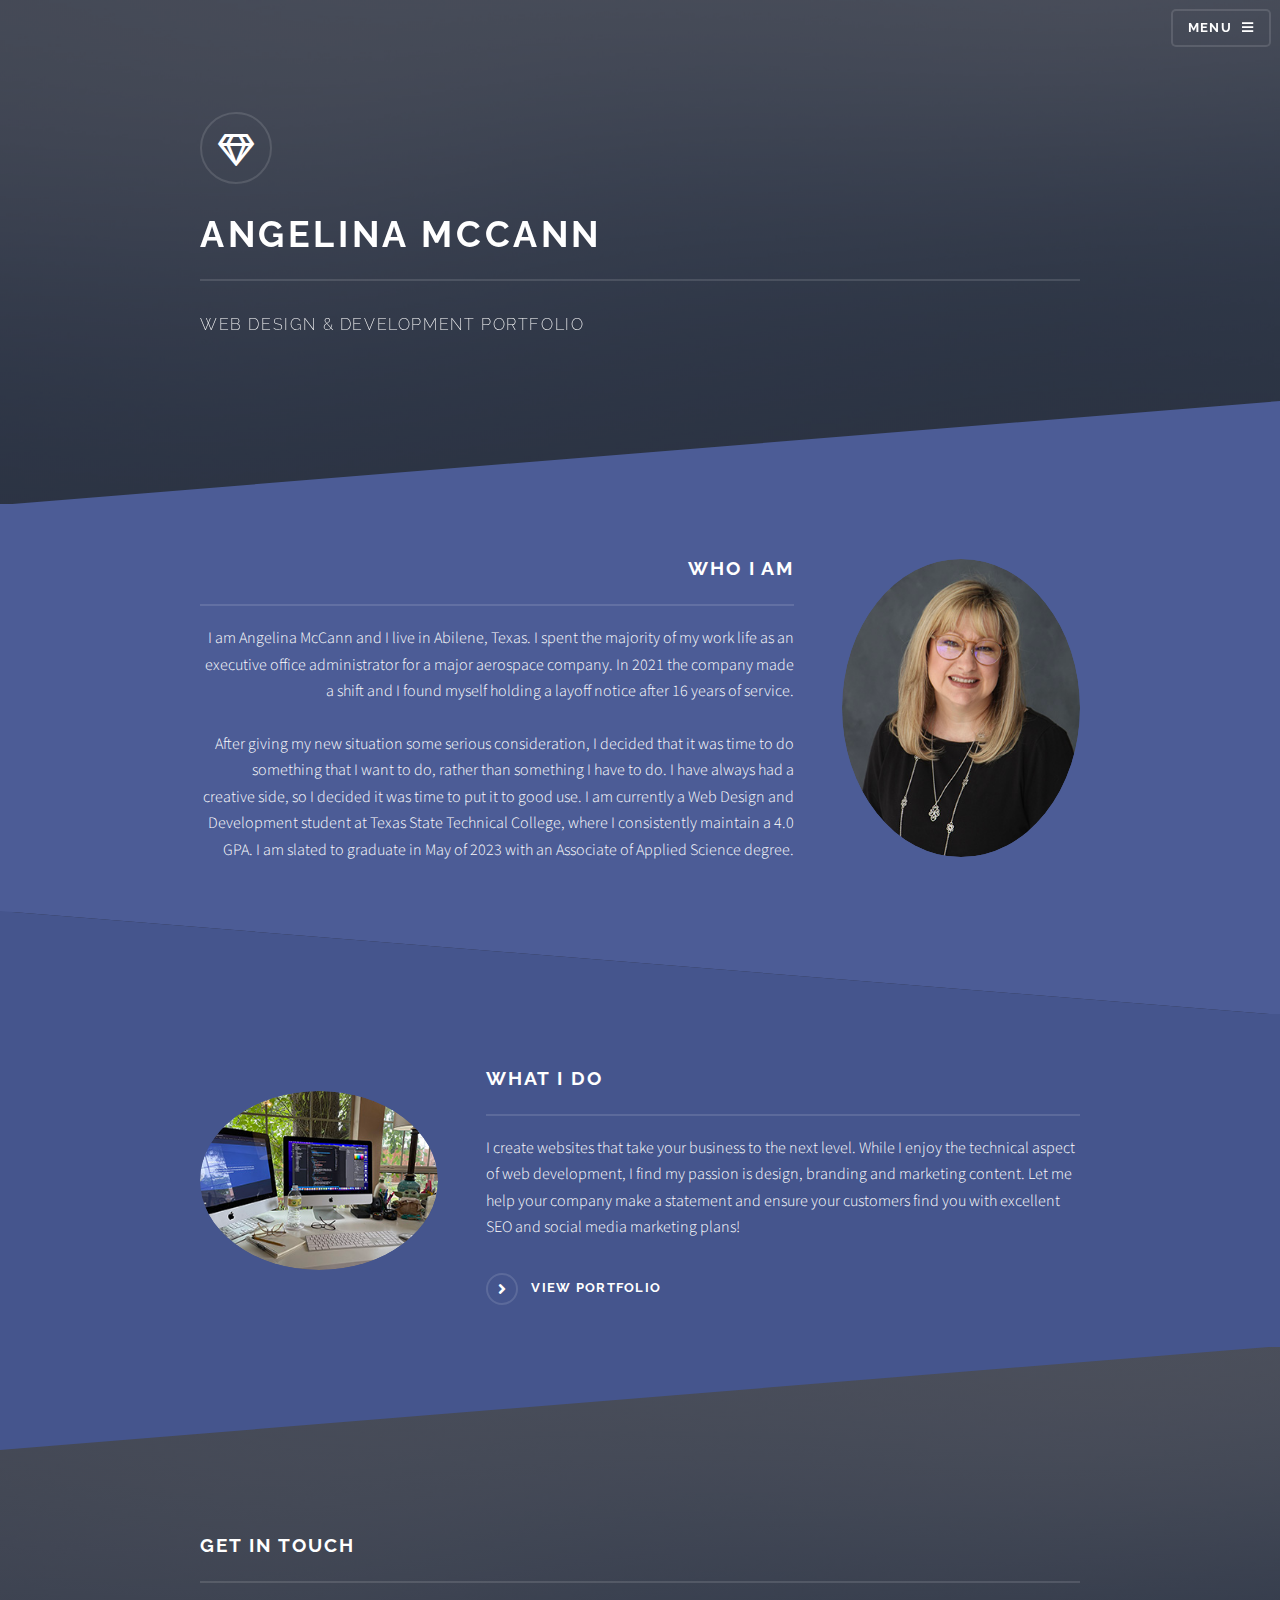
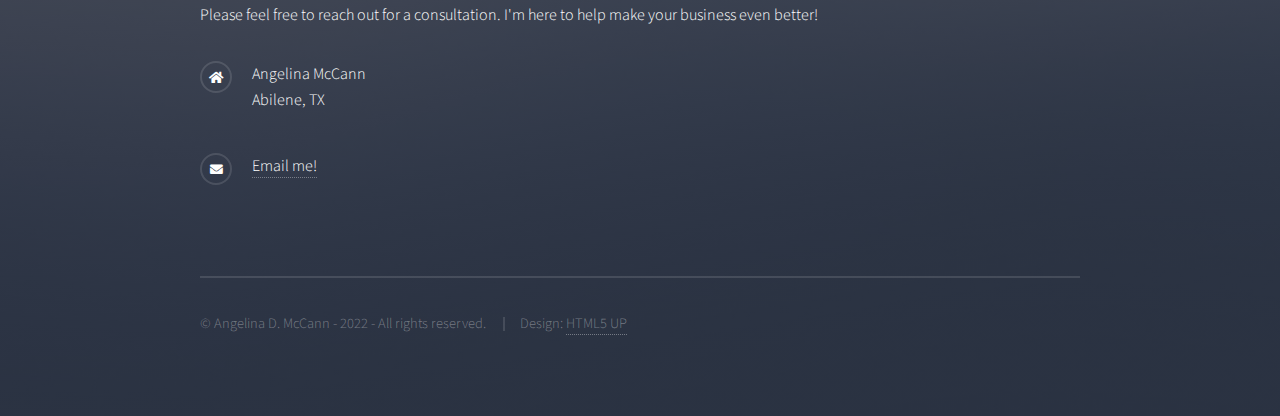
==== commit f00efae4: "updated index page" ====
--- a/index.html
+++ b/index.html
@@ -67,7 +67,7 @@
             <div class="content">
               <h2 class="major">Who I am</h2>
               <p>
-                I am Angelina McCann and I live in Abilene, Texas and spent the
+                I am Angelina McCann and I live in Abilene, Texas. I spent the
                 majority of my work life as an executive office administrator
                 for a major aerospace company. In 2021 the company made a shift
                 and I found myself holding a layoff notice after 16 years of
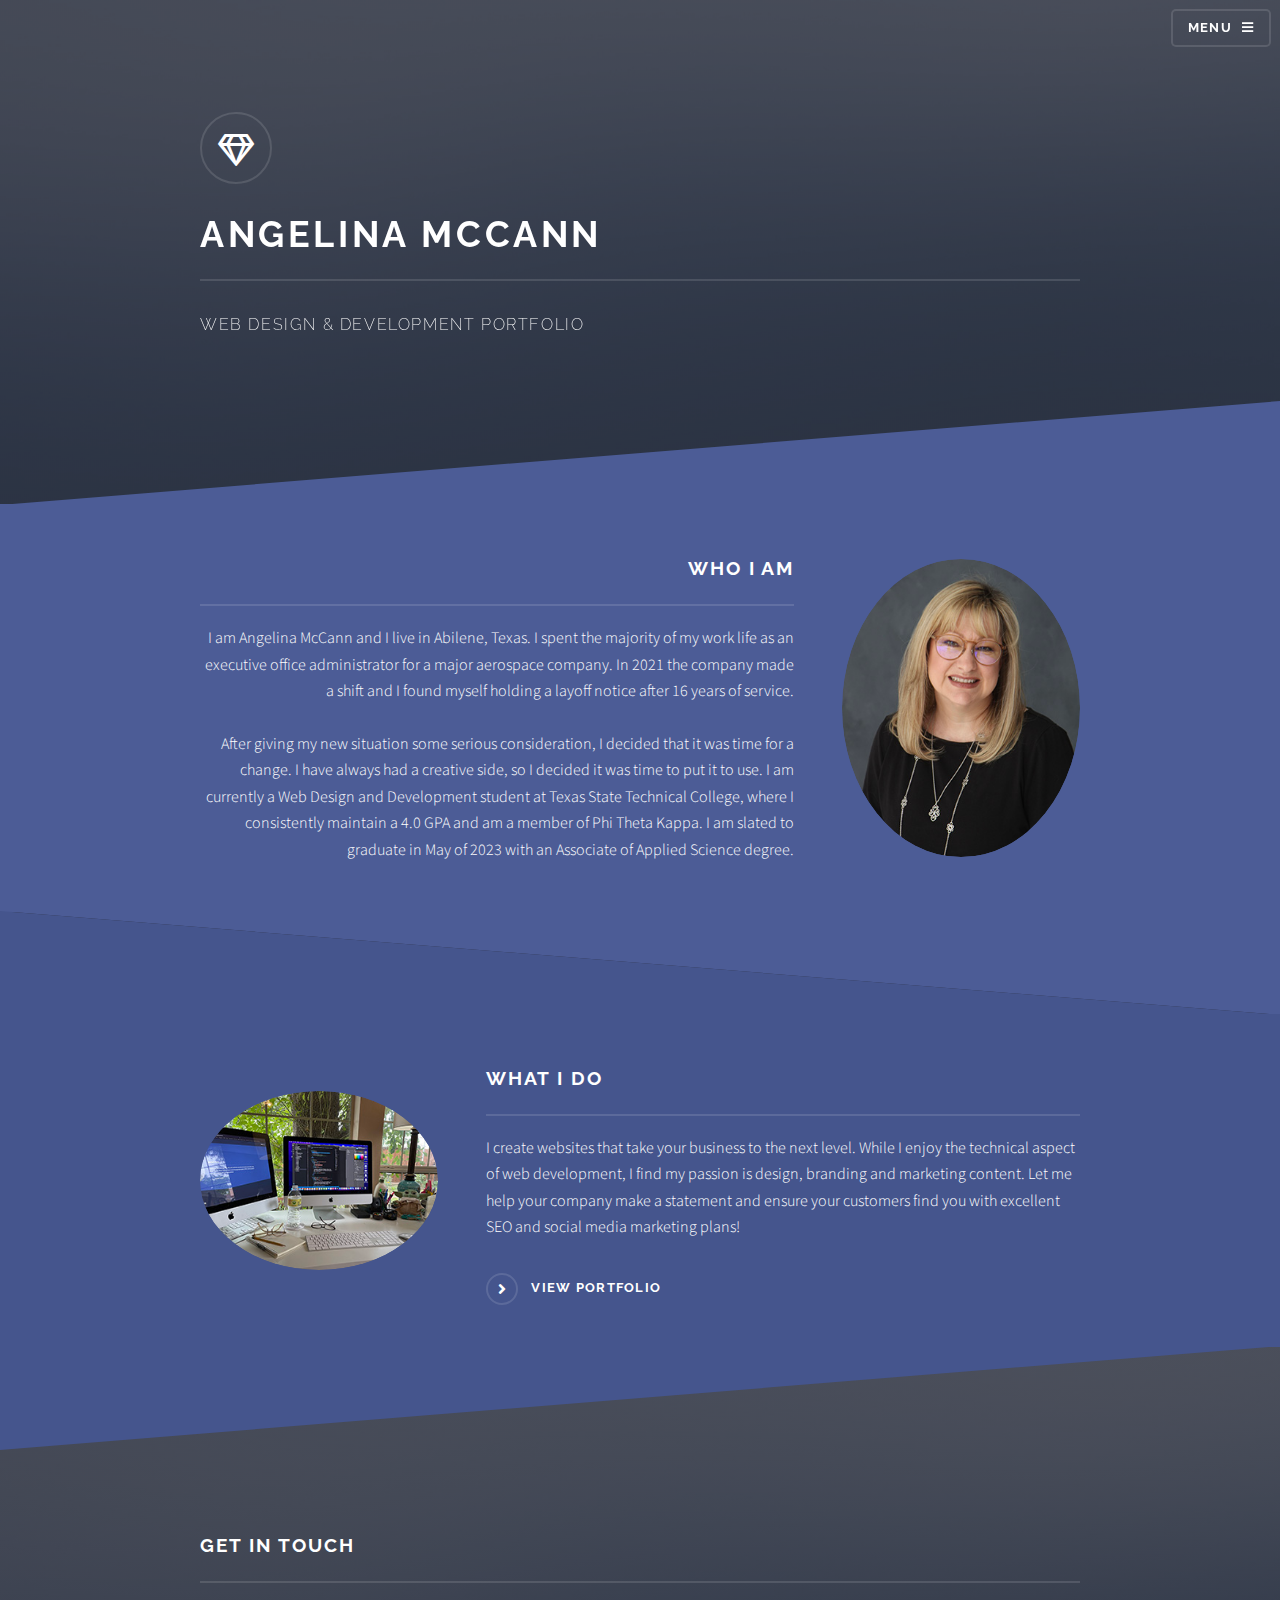
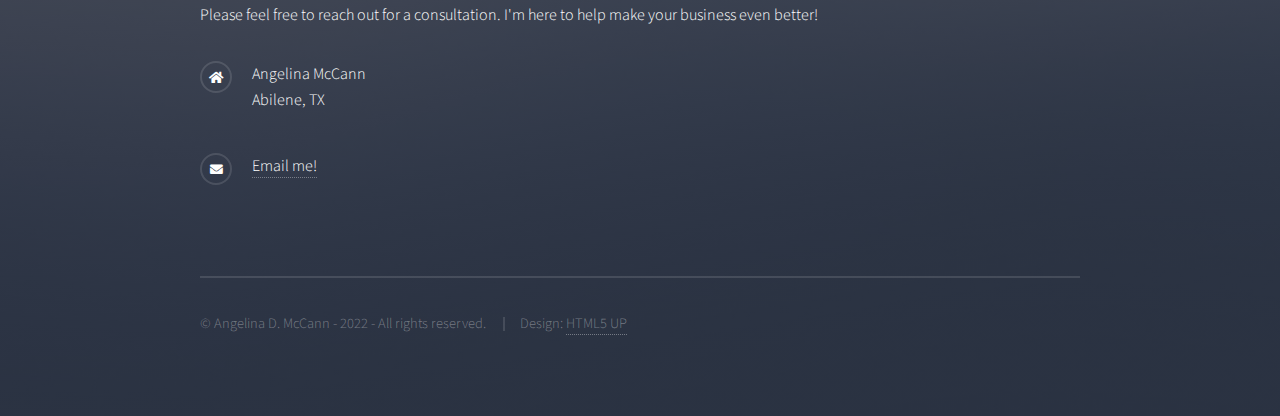
==== commit ccc82633: "Add files via upload" ====
--- a/index.html
+++ b/index.html
@@ -75,13 +75,12 @@
                 <br />
 
                 After giving my new situation some serious consideration, I
-                decided that it was time to do something that I want to do,
-                rather than something I have to do. I have always had a creative
-                side, so I decided it was time to put it to good use. I am
+                decided that it was time for a change. I have always had a
+                creative side, so I decided it was time to put it to use. I am
                 currently a Web Design and Development student at Texas State
-                Technical College, where I consistently maintain a 4.0 GPA. I am
-                slated to graduate in May of 2023 with an Associate of Applied
-                Science degree.
+                Technical College, where I consistently maintain a 4.0 GPA and
+                am a member of Phi Theta Kappa. I am slated to graduate in May
+                of 2023 with an Associate of Applied Science degree.
               </p>
               <!-- <a href="#" class="special">Learn more</a> -->
             </div>
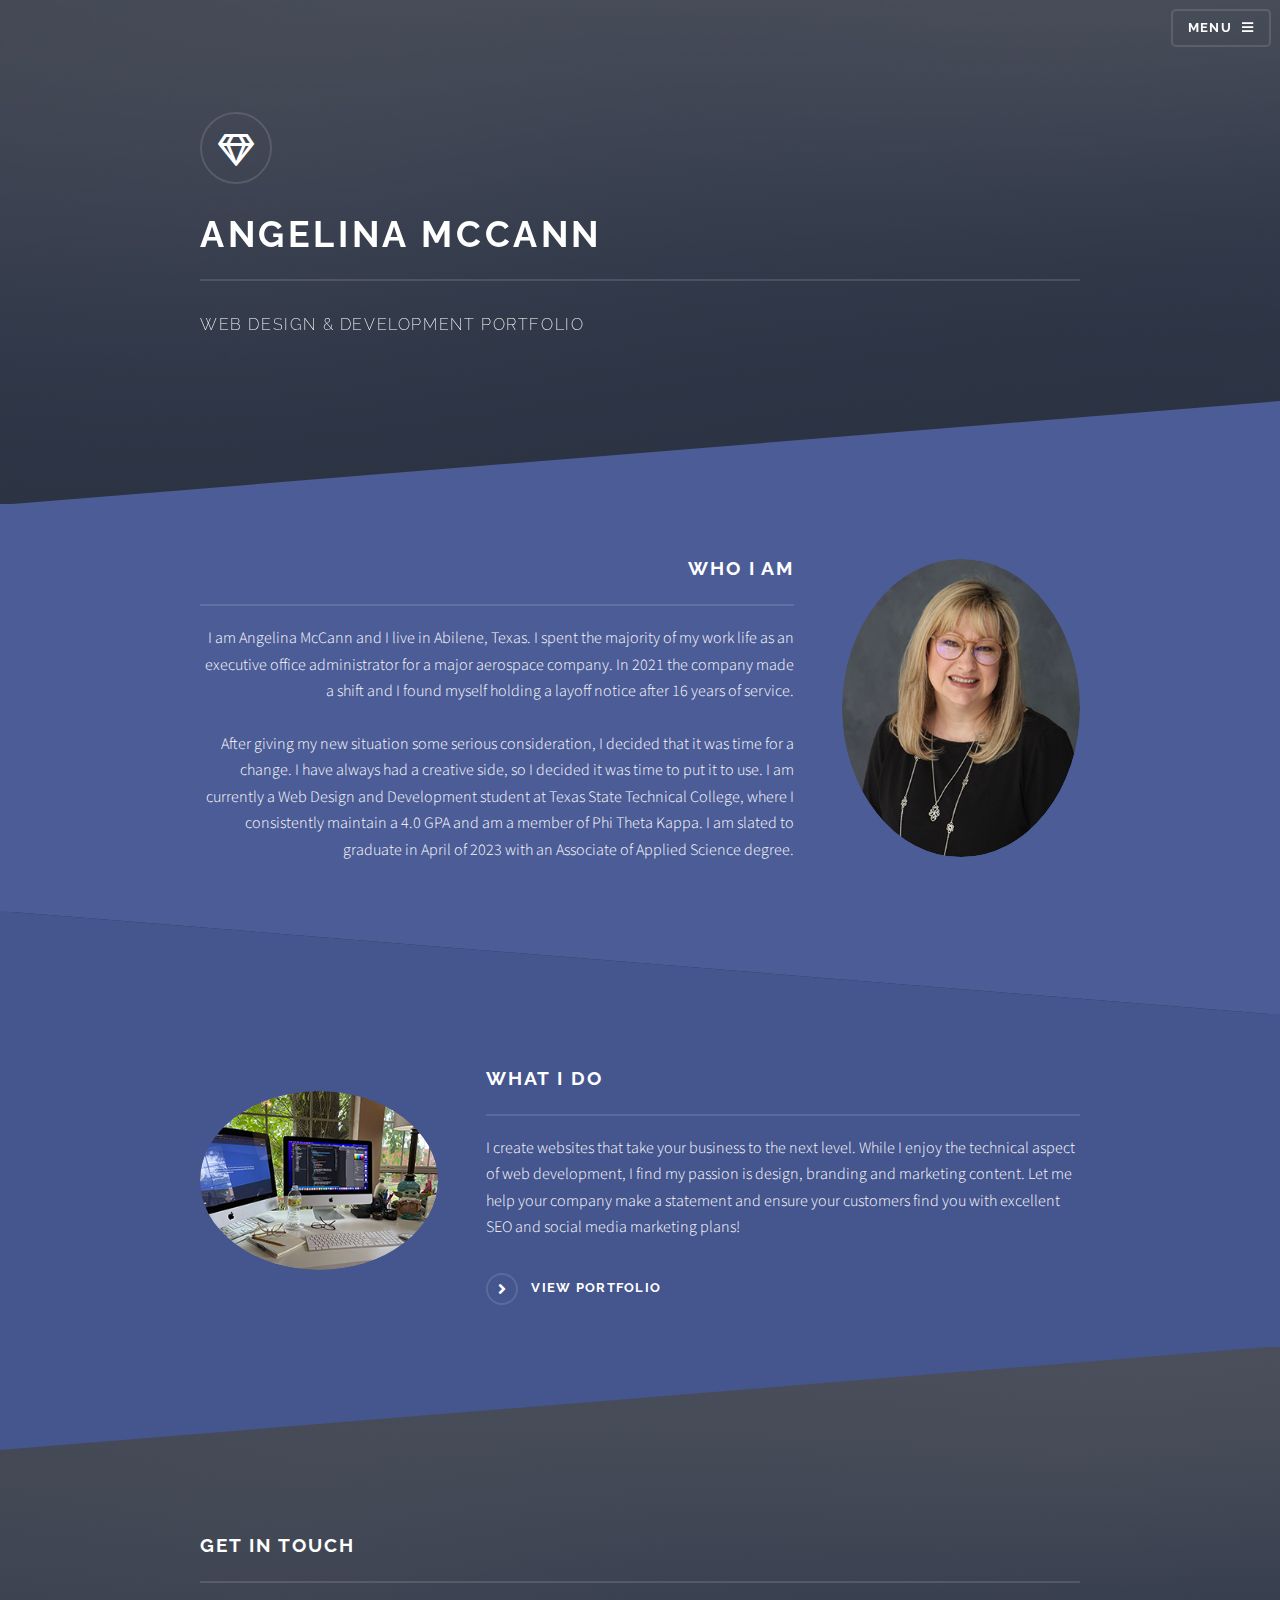
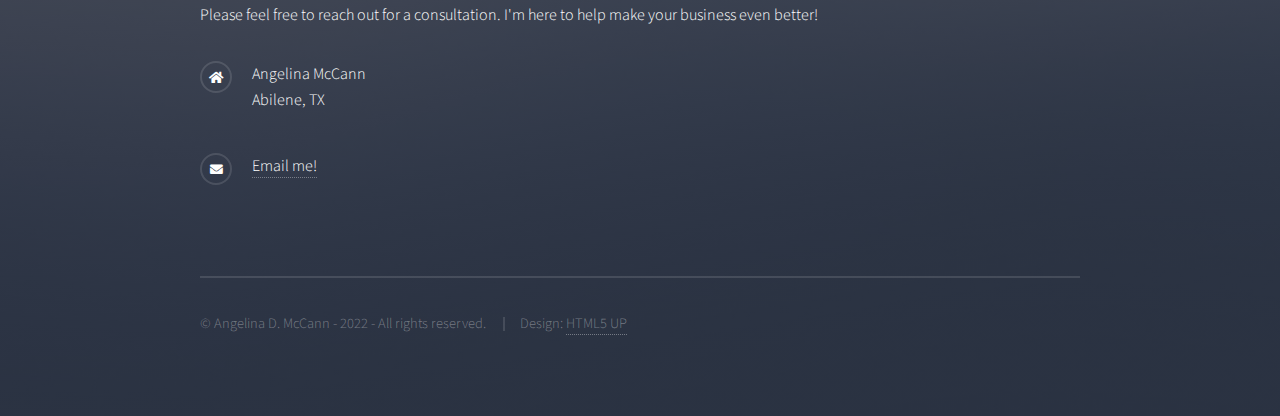
==== commit e34a95b4: "changed grad date" ====
--- a/index.html
+++ b/index.html
@@ -79,7 +79,7 @@
                 creative side, so I decided it was time to put it to use. I am
                 currently a Web Design and Development student at Texas State
                 Technical College, where I consistently maintain a 4.0 GPA and
-                am a member of Phi Theta Kappa. I am slated to graduate in May
+                am a member of Phi Theta Kappa. I am slated to graduate in April
                 of 2023 with an Associate of Applied Science degree.
               </p>
               <!-- <a href="#" class="special">Learn more</a> -->
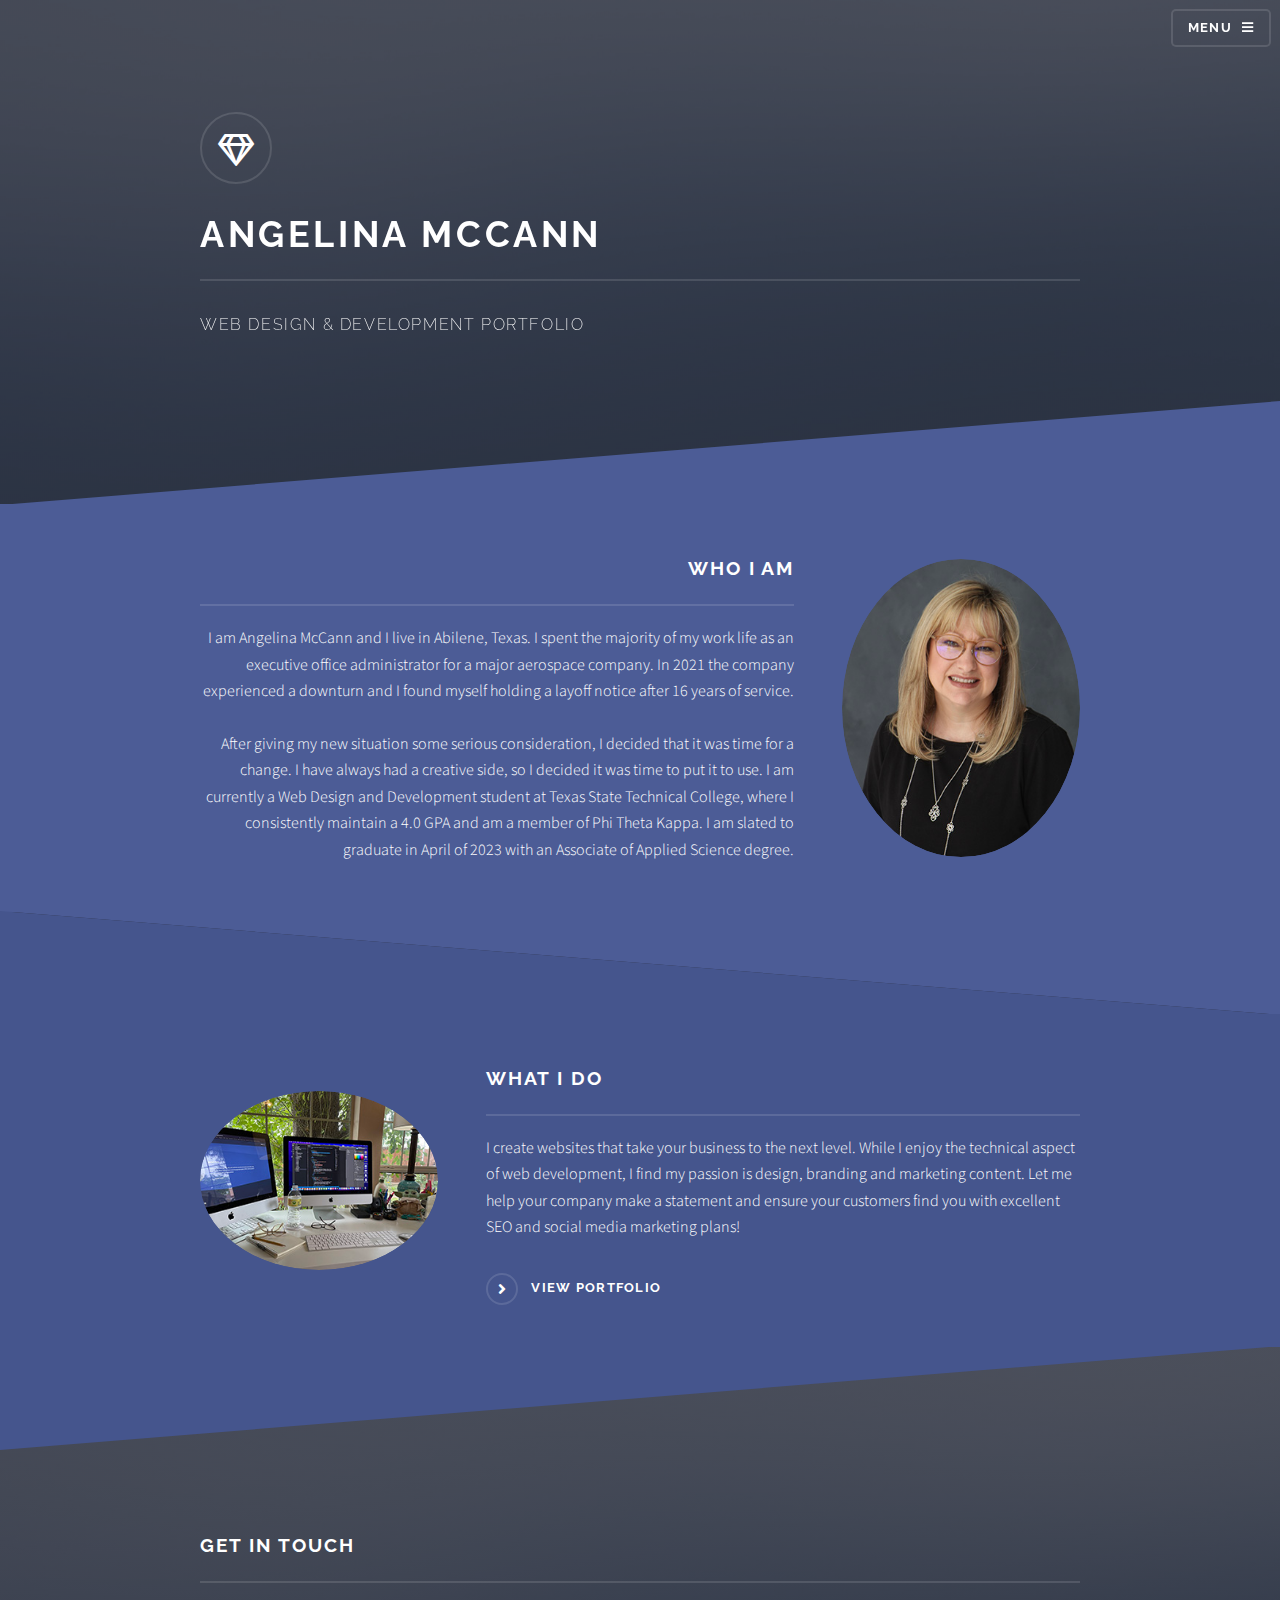
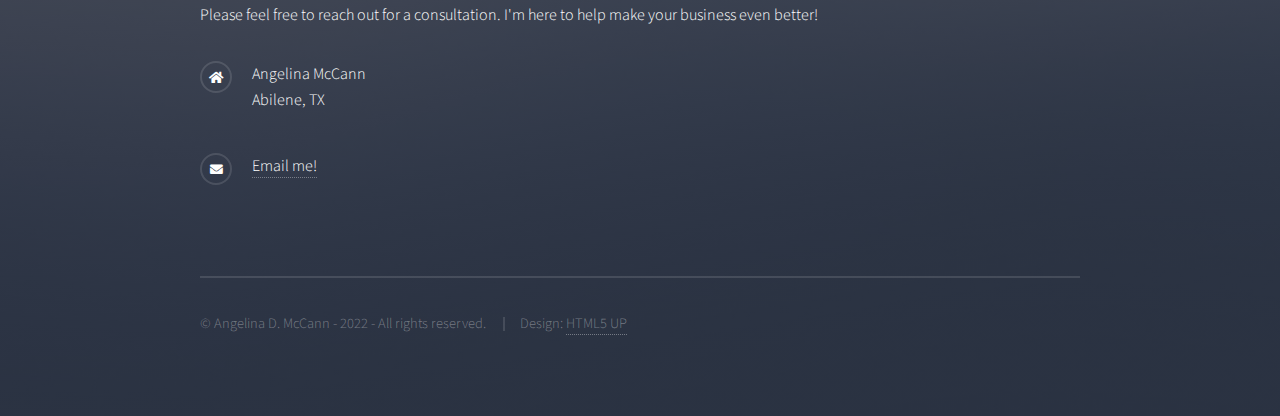
==== commit 7185848a: "text change" ====
--- a/index.html
+++ b/index.html
@@ -69,8 +69,8 @@
               <p>
                 I am Angelina McCann and I live in Abilene, Texas. I spent the
                 majority of my work life as an executive office administrator
-                for a major aerospace company. In 2021 the company made a shift
-                and I found myself holding a layoff notice after 16 years of
+                for a major aerospace company. In 2021 the company experienced a downturn
+		and I found myself holding a layoff notice after 16 years of
                 service. <br />
                 <br />
 
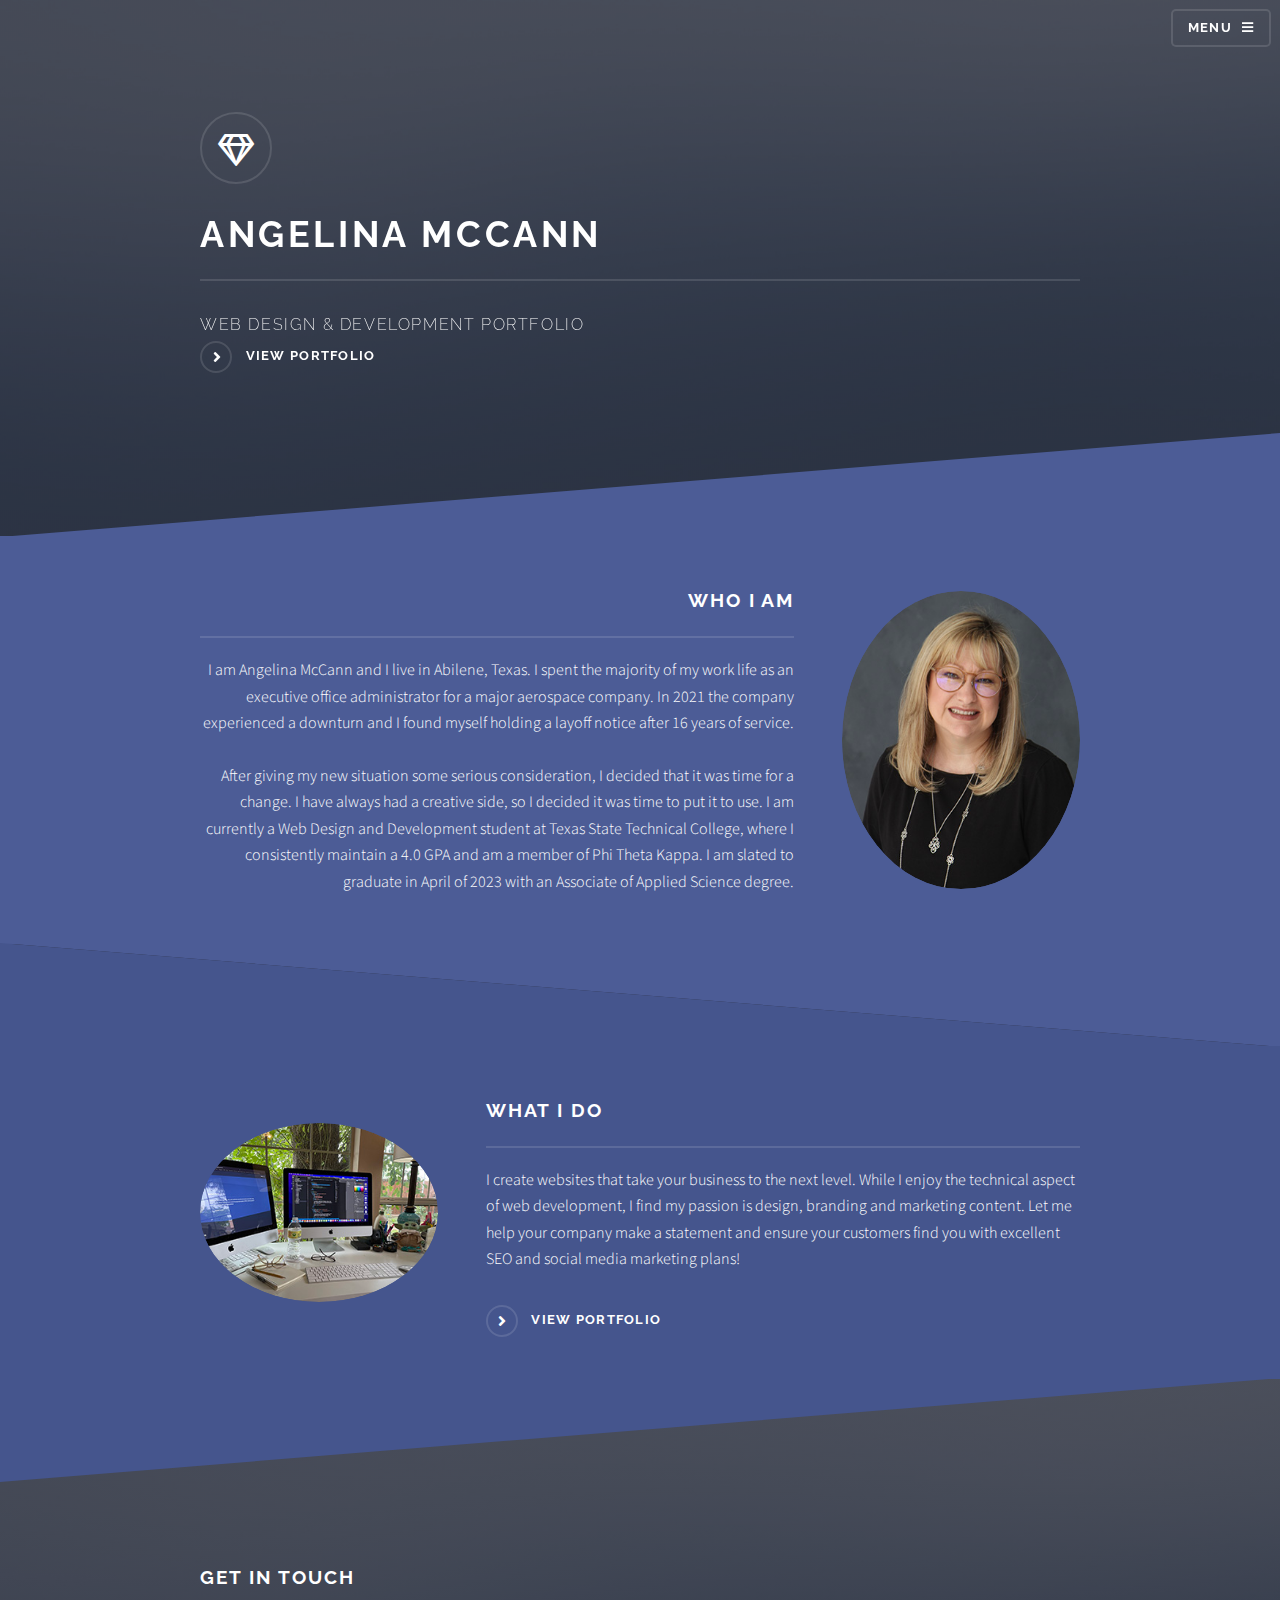
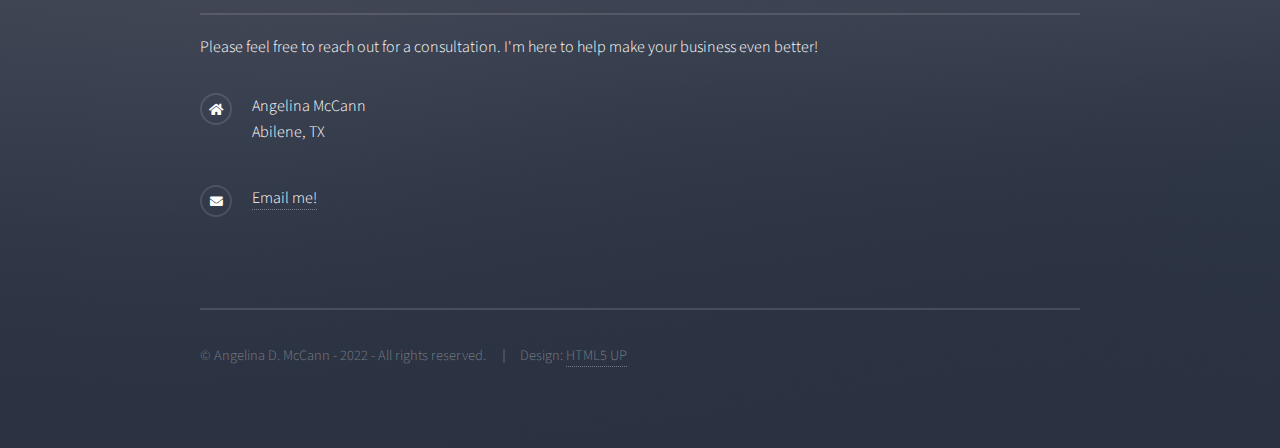
==== commit e90ffb82: "added portfolio link near the top of page" ====
--- a/index.html
+++ b/index.html
@@ -49,7 +49,7 @@
           <h2>Angelina McCann</h2>
           <p>
             Web Design & Development Portfolio
-            <!-- <a href="http://html5up.net">HTML5 UP</a> -->
+            <a href="portfolio.html" class="special">View Portfolio</a>
           </p>
         </div>
       </section>
